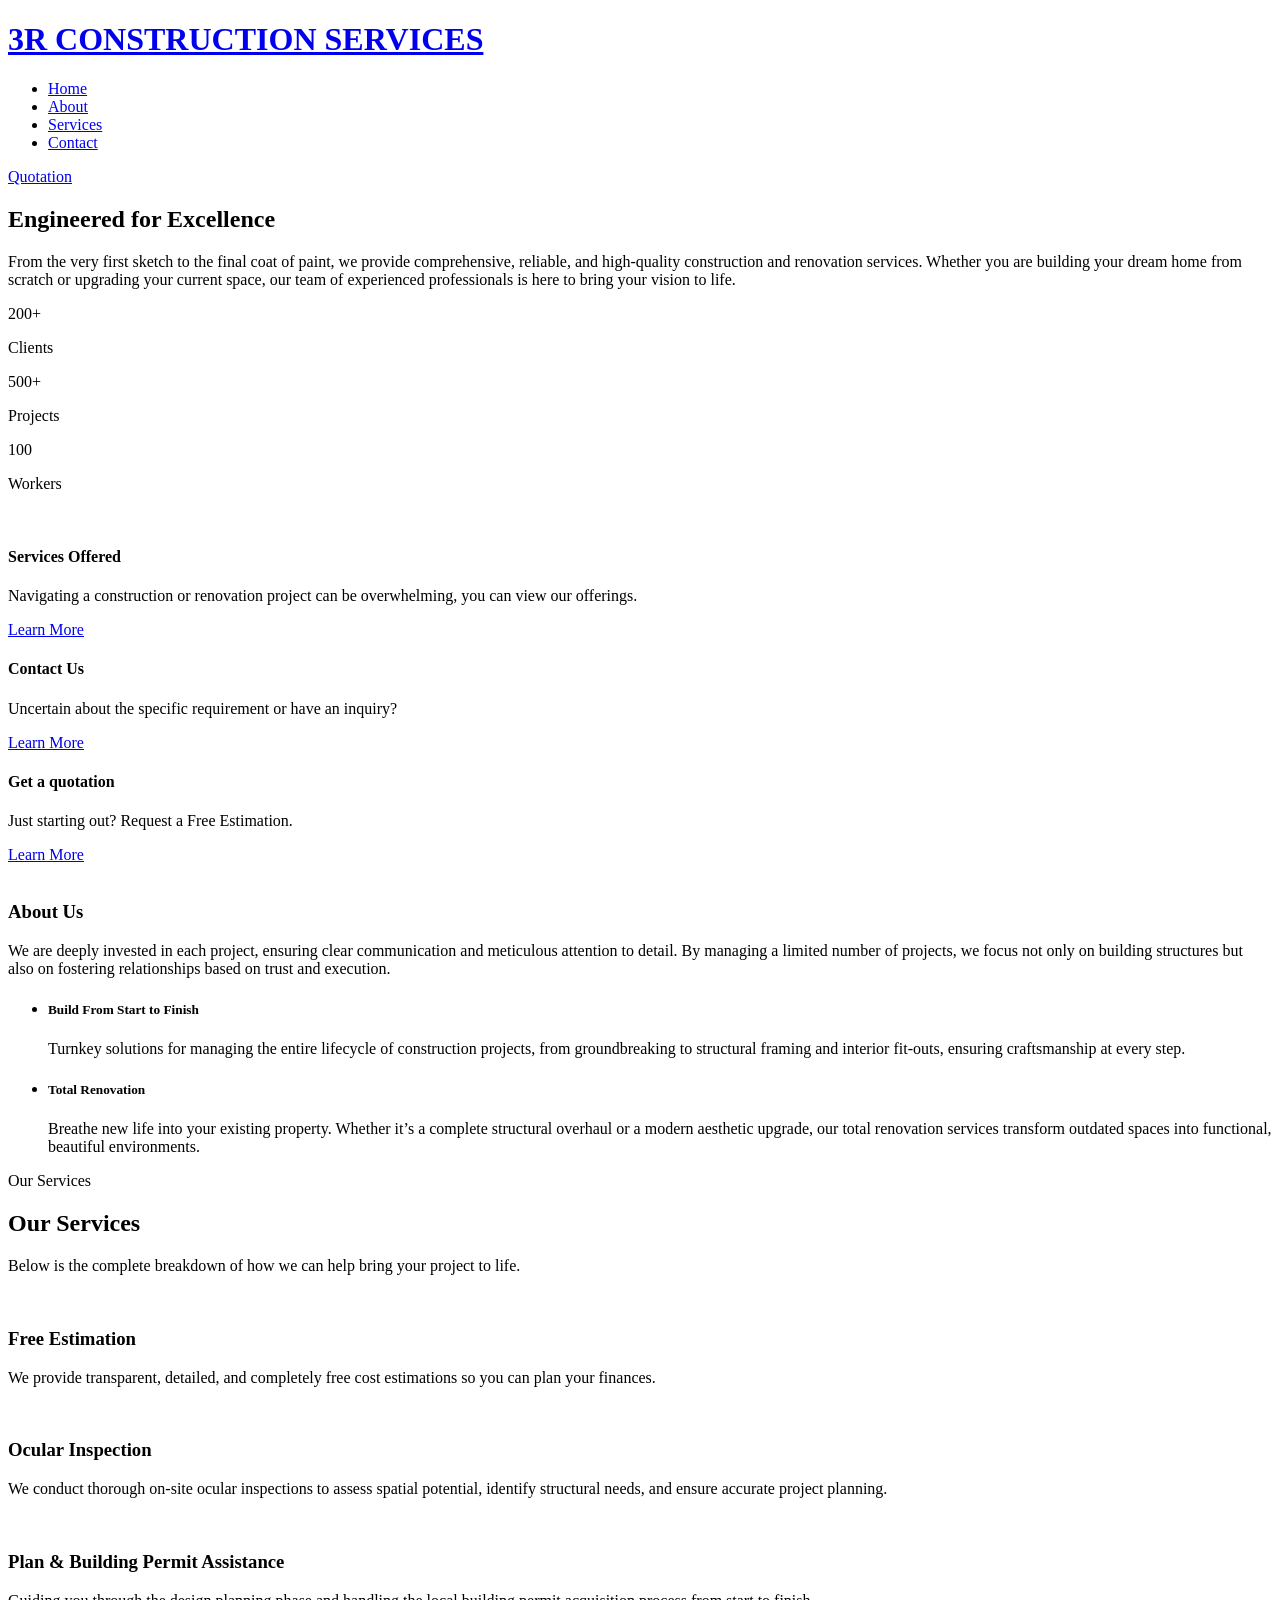
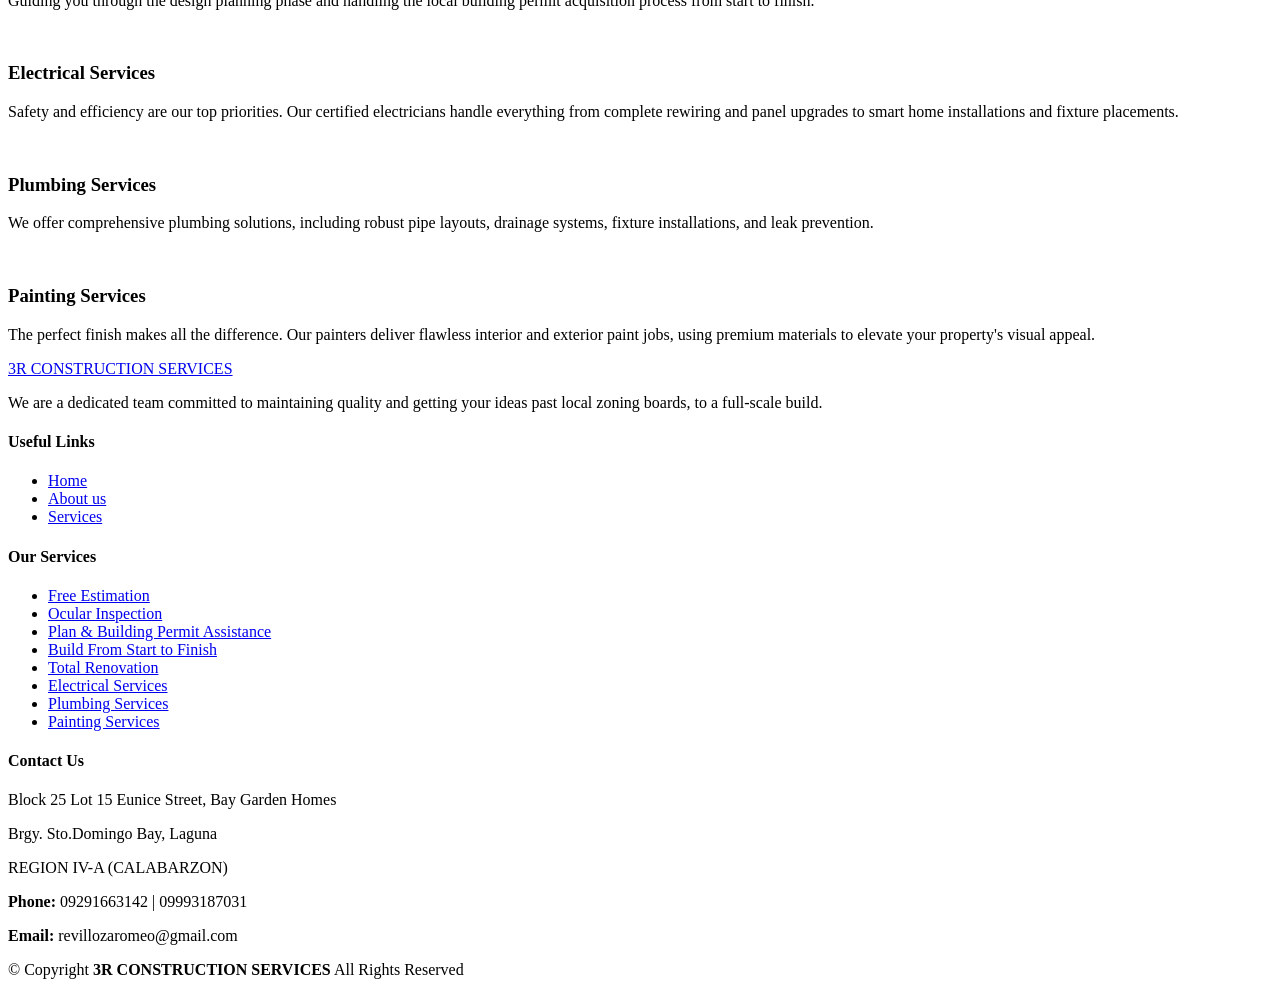
==== index.html @ bb9b29d8 "Add files via upload" ====
<!DOCTYPE html>
<html lang="en">

<head>
  <meta charset="utf-8">
  <meta content="width=device-width, initial-scale=1.0" name="viewport">
  <title>3R CONSTRUCTION SERVICES</title>
  <meta name="description" content="">
  <meta name="keywords" content="">

  <!-- Favicons -->
  <link href="assets/img/3r-icon.jpg" rel="icon">
  <link href="assets/img/apple-touch-icon.png" rel="apple-touch-icon">

  <!-- Fonts -->
  <link href="https://fonts.googleapis.com" rel="preconnect">
  <link href="https://fonts.gstatic.com" rel="preconnect" crossorigin>
  <link href="https://fonts.googleapis.com/css2?family=Roboto:ital,wght@0,100;0,300;0,400;0,500;0,700;0,900;1,100;1,300;1,400;1,500;1,700;1,900&family=Poppins:ital,wght@0,100;0,200;0,300;0,400;0,500;0,600;0,700;0,800;0,900;1,100;1,200;1,300;1,400;1,500;1,600;1,700;1,800;1,900&display=swap" rel="stylesheet">

  <!-- Vendor CSS Files -->
  <link href="assets/vendor/bootstrap/css/bootstrap.min.css" rel="stylesheet">
  <link href="assets/vendor/bootstrap-icons/bootstrap-icons.css" rel="stylesheet">
  <link href="assets/vendor/aos/aos.css" rel="stylesheet">
  <link href="assets/vendor/fontawesome-free/css/all.min.css" rel="stylesheet">
  <link href="assets/vendor/glightbox/css/glightbox.min.css" rel="stylesheet">
  <link href="assets/vendor/swiper/swiper-bundle.min.css" rel="stylesheet">

  <!-- Main CSS File -->
  <link href="assets/css/main.css" rel="stylesheet">


</head>

<body class="index-page">

  <header id="header" class="header d-flex align-items-center fixed-top">
    <div class="container-fluid container-xl position-relative d-flex align-items-center">

      <a href="index.html" class="logo d-flex align-items-center me-auto">
        <!-- Uncomment the line below if you also wish to use an image logo -->
        <!-- <img src="assets/img/logo.png" alt=""> -->
        <h1 class="sitename">3R CONSTRUCTION SERVICES</h1>
      </a>

      <nav id="navmenu" class="navmenu">
        <ul>
          <li><a href="index.html" class="active">Home<br></a></li>
          <li><a href="#about">About</a></li>
          <li><a href="#services">Services</a></li>
          <!-- <li><a href="pricing.html">Pricing</a></li> -->
          <!-- <li class="dropdown"><a href="#"><span>Dropdown</span> <i class="bi bi-chevron-down toggle-dropdown"></i></a>
            <ul>
              <li><a href="#">Dropdown 1</a></li>
              <li class="dropdown"><a href="#"><span>Deep Dropdown</span> <i class="bi bi-chevron-down toggle-dropdown"></i></a>
                <ul>
                  <li><a href="#">Deep Dropdown 1</a></li>
                  <li><a href="#">Deep Dropdown 2</a></li>
                  <li><a href="#">Deep Dropdown 3</a></li>
                  <li><a href="#">Deep Dropdown 4</a></li>
                  <li><a href="#">Deep Dropdown 5</a></li>
                </ul>
              </li>
              <li><a href="#">Dropdown 2</a></li>
              <li><a href="#">Dropdown 3</a></li>
              <li><a href="#">Dropdown 4</a></li>
            </ul>
          </li> -->
          <li><a href="contact.html">Contact</a></li>
        </ul>
        <i class="mobile-nav-toggle d-xl-none bi bi-list"></i>
      </nav>

      <a class="btn-getstarted" href="get-a-quote.html">Quotation</a>

    </div>
  </header>

  <main class="main">

    <!-- Hero Section -->
    <section id="hero" class="hero section dark-background">

      <div class="container">
        <div class="row gy-4 d-flex justify-content-between">
          <div class="col-lg-6 order-2 order-lg-1 d-flex flex-column justify-content-center">
            <h2 data-aos="fade-up">Engineered for Excellence</h2>
            <p data-aos="fade-up" data-aos-delay="100">From the very first sketch to the final coat of paint, we provide comprehensive, reliable, and high-quality construction and renovation services. Whether you are building your dream home from scratch or upgrading your current space, our team of experienced professionals is here to bring your vision to life.</p>

            <div class="row gy-4" data-aos="fade-up" data-aos-delay="300">

              <div class="col-lg-3 col-6">
                <div class="stats-item text-center w-100 h-100">
                  <span>200+</span>
                  <p>Clients</p>
                </div>
              </div><!-- End Stats Item -->

              <div class="col-lg-3 col-6">
                <div class="stats-item text-center w-100 h-100">
                  <span>500+</span>
                  <p>Projects</p>
                </div>
              </div><!-- End Stats Item -->


              <div class="col-lg-3 col-6">
                <div class="stats-item text-center w-100 h-100">
                  <span>100</span>
                  <p>Workers</p>
                </div>
              </div><!-- End Stats Item -->

            </div>

          </div>

          <div class="col-lg-5 order-1 order-lg-2 hero-img" data-aos="zoom-out">
            <img src="assets/img/undraw_buy-house_an72.svg" class="img-fluid mb-3 mb-lg-0" alt="">
          </div>

        </div>
      </div>

    </section><!-- /Hero Section -->

    <!-- Featured Services Section -->
    <section id="featured-services" class="featured-services section">

      <div class="container">

        <div class="row gy-4">

          <div class="col-lg-4 col-md-6 service-item d-flex" data-aos="fade-up" data-aos-delay="100">
            <div class="icon flex-shrink-0"><i class="fa-solid fa-wrench"></i></div>
            <div>
              <h4 class="title">Services Offered</h4>
              <p class="description">Navigating a construction or renovation project can be overwhelming, you can view our offerings.</p>
              <a href="#services" class="readmore stretched-link"><span>Learn More</span><i class="bi bi-arrow-right"></i></a>
            </div>
          </div>
          <!-- End Service Item -->

          <div class="col-lg-4 col-md-6 service-item d-flex" data-aos="fade-up" data-aos-delay="200">
            <div class="icon flex-shrink-0"><i class="fa-solid fa-mobile-screen-button"></i></div>
            <div>
              <h4 class="title">Contact Us</h4>
              <p class="description">Uncertain about the specific requirement or have an inquiry?</p>
              <a href="contact.html" class="readmore stretched-link"><span>Learn More</span><i class="bi bi-arrow-right"></i></a>
            </div>
          </div><!-- End Service Item -->

          <div class="col-lg-4 col-md-6 service-item d-flex" data-aos="fade-up" data-aos-delay="300">
            <div class="icon flex-shrink-0"><i class="fa-solid fa-file-contract"></i></div>
            <div>
              <h4 class="title">Get a quotation</h4>
              <p class="description">Just starting out? Request a Free Estimation.</p>
              <a href="get-a-quote.html" class="readmore stretched-link"><span>Learn More</span><i class="bi bi-arrow-right"></i></a>
            </div>
          </div><!-- End Service Item -->

        </div>

      </div>

    </section><!-- /Featured Services Section -->

    <!-- About Section -->
    <section id="about" class="about section">

      <div class="container">

        <div class="row gy-4">

          <div class="col-lg-6 position-relative align-self-start order-lg-last order-first" data-aos="fade-up" data-aos-delay="200">
            <img src="assets/img/3r-icon.jpg" class="img-fluid" alt="">
          </div>

          <div class="col-lg-6 content order-last  order-lg-first" data-aos="fade-up" data-aos-delay="100">
            <h3>About Us</h3>
            <p>
              We are deeply invested in each project, ensuring clear communication and meticulous attention to detail. By managing a limited number of projects, we focus not only on building structures but also on fostering relationships based on trust and execution.
            </p>
            <ul>
              <li>
                <i class="bi bi-house-door"></i>
                <div>
                  <h5>Build From Start to Finish</h5>
                  <p>Turnkey solutions for managing the entire lifecycle of construction projects, from groundbreaking to structural framing and interior fit-outs, ensuring craftsmanship at every step.</p>
                </div>
              </li>
              <li>
                <i class="bi bi-house-door"></i>
                <div>
                  <h5>Total Renovation</h5>
                  <p>Breathe new life into your existing property. Whether it’s a complete structural overhaul or a modern aesthetic upgrade, our total renovation services transform outdated spaces into functional, beautiful environments.</p>
                </div>
              </li>
            </ul>
          </div>

        </div>

      </div>

    </section><!-- /About Section -->

    <!-- Services Section -->
    <section id="services" class="services section">

      <!-- Section Title -->
      <div class="container section-title" data-aos="fade-up">
        <span>Our Services<br></span>
        <h2>Our Services</h2>
        <p>Below is the complete breakdown of how we can help bring your project to life.</p>
      </div><!-- End Section Title -->

      <div class="container">

        <div class="row gy-4">

          <div class="col-lg-4 col-md-6" data-aos="fade-up" data-aos-delay="100" id="estimation">
            <div class="card">
              <div class="card-img">
                <img src="assets/img/st.jpg" alt="" class="img-fluid">
              </div>
              <h3>Free Estimation</h3>
              <p>We provide transparent, detailed, and completely free cost estimations so you can plan your finances.</p>
            </div>
          </div><!-- End Card Item -->

          <div class="col-lg-4 col-md-6" data-aos="fade-up" data-aos-delay="200">
            <div class="card">
              <div class="card-img">
                <img src="assets/img/ocu.jpg" alt="" class="img-fluid">
              </div>
              <h3>Ocular Inspection</a></h3>
              <p>We conduct thorough on-site ocular inspections to assess spatial potential, identify structural needs, and ensure accurate project planning.</p>
            </div>
          </div><!-- End Card Item -->

          <div class="col-lg-4 col-md-6" data-aos="fade-up" data-aos-delay="300">
            <div class="card">
              <div class="card-img">
                <img src="assets/img/planner.jpg" alt="" class="img-fluid">
              </div>
              <h3>Plan & Building Permit Assistance</a></h3>
              <p>Guiding you through the design planning phase and handling the local building permit acquisition process from start to finish.</p>
            </div>
          </div><!-- End Card Item -->

          <div class="col-lg-4 col-md-6" data-aos="fade-up" data-aos-delay="400">
            <div class="card">
              <div class="card-img">
                <img src="assets/img/elec.jpg" alt="" class="img-fluid">
              </div>
              <h3>Electrical Services</a></h3>
              <p>Safety and efficiency are our top priorities. Our certified electricians handle everything from complete rewiring and panel upgrades to smart home installations and fixture placements.</p>
            </div>
          </div><!-- End Card Item -->

          <div class="col-lg-4 col-md-6" data-aos="fade-up" data-aos-delay="500">
            <div class="card">
              <div class="card-img">
                <img src="assets/img/plumbing.jpg" alt="" class="img-fluid">
              </div>
              <h3>Plumbing Services</h3>
              <p>We offer comprehensive plumbing solutions, including robust pipe layouts, drainage systems, fixture installations, and leak prevention.</p>
            </div>
          </div><!-- End Card Item -->

          <div class="col-lg-4 col-md-6" data-aos="fade-up" data-aos-delay="600">
            <div class="card">
              <div class="card-img">
                <img src="assets/img/paint.jpg" alt="" class="img-fluid">
              </div>
              <h3>Painting Services</h3>
              <p>The perfect finish makes all the difference. Our painters deliver flawless interior and exterior paint jobs, using premium materials to elevate your property's visual appeal.</p>
            </div>
          </div><!-- End Card Item -->

        </div>

      </div>

    </section><!-- /Services Section -->

  </main>

  <footer id="footer" class="footer dark-background">

    <div class="container footer-top">
      <div class="row gy-4">
        <div class="col-lg-5 col-md-12 footer-about">
          <a href="index.html" class="logo d-flex align-items-center">
            <span class="sitename">3R CONSTRUCTION SERVICES</span>
          </a>
          <p>We are a dedicated team committed to maintaining quality and getting your ideas past local zoning boards, to a full-scale build.</p>
          <div class="social-links d-flex mt-4">
            <a href=""><i class="bi bi-facebook"></i></a>
          </div>
        </div>

        <div class="col-lg-2 col-6 footer-links">
          <h4>Useful Links</h4>
          <ul>
            <li><a href="index.html">Home</a></li>
            <li><a href="#about">About us</a></li>
            <li><a href="#services">Services</a></li>
          </ul>
        </div>

        <div class="col-lg-2 col-6 footer-links">
          <h4><a href="#services"></a>Our Services</h4>
          <ul>
            <li><a href="index.html#services">Free Estimation</a></li>
            <li><a href="index.html#services">Ocular Inspection</a></li>
            <li><a href="index.html#services">Plan & Building Permit Assistance</a></li>
            <li><a href="index.html#services">Build From Start to Finish</a></li>
            <li><a href="index.html#services">Total Renovation</a></li>
            <li><a href="index.html#services">Electrical Services</a></li>
            <li><a href="index.html#services">Plumbing Services</a></li>
            <li><a href="index.html#services">Painting Services</a></li>
          </ul>
        </div>

        <div class="col-lg-3 col-md-12 footer-contact text-center text-md-start">
          <h4>Contact Us</h4>
          <p>Block 25 Lot 15 Eunice Street, Bay Garden Homes</p>
          <p>Brgy. Sto.Domingo Bay, Laguna</p>
          <p>REGION IV-A (CALABARZON)</p>
          <p class="mt-4"><strong>Phone:</strong> <span>09291663142 | 09993187031</span></p>
          <p><strong>Email:</strong> <span>revillozaromeo@gmail.com</span></p>
        </div>

      </div>
    </div>

    <div class="container copyright text-center mt-4">
      <p>© <span>Copyright</span> <strong class="px-1 sitename">3R CONSTRUCTION SERVICES</strong> <span>All Rights Reserved</span></p>
    </div>

  </footer>

  <!-- Scroll Top -->
  <a href="#" id="scroll-top" class="scroll-top d-flex align-items-center justify-content-center"><i class="bi bi-arrow-up-short"></i></a>

  <!-- Preloader -->
  <div id="preloader"></div>

  <!-- Vendor JS Files -->
  <script src="assets/vendor/bootstrap/js/bootstrap.bundle.min.js"></script>
  <script src="assets/vendor/aos/aos.js"></script>
  <script src="assets/vendor/purecounter/purecounter_vanilla.js"></script>
  <script src="assets/vendor/glightbox/js/glightbox.min.js"></script>
  <script src="assets/vendor/swiper/swiper-bundle.min.js"></script>

  <!-- Main JS File -->
  <script src="assets/js/main.js"></script>

</body>

</html>
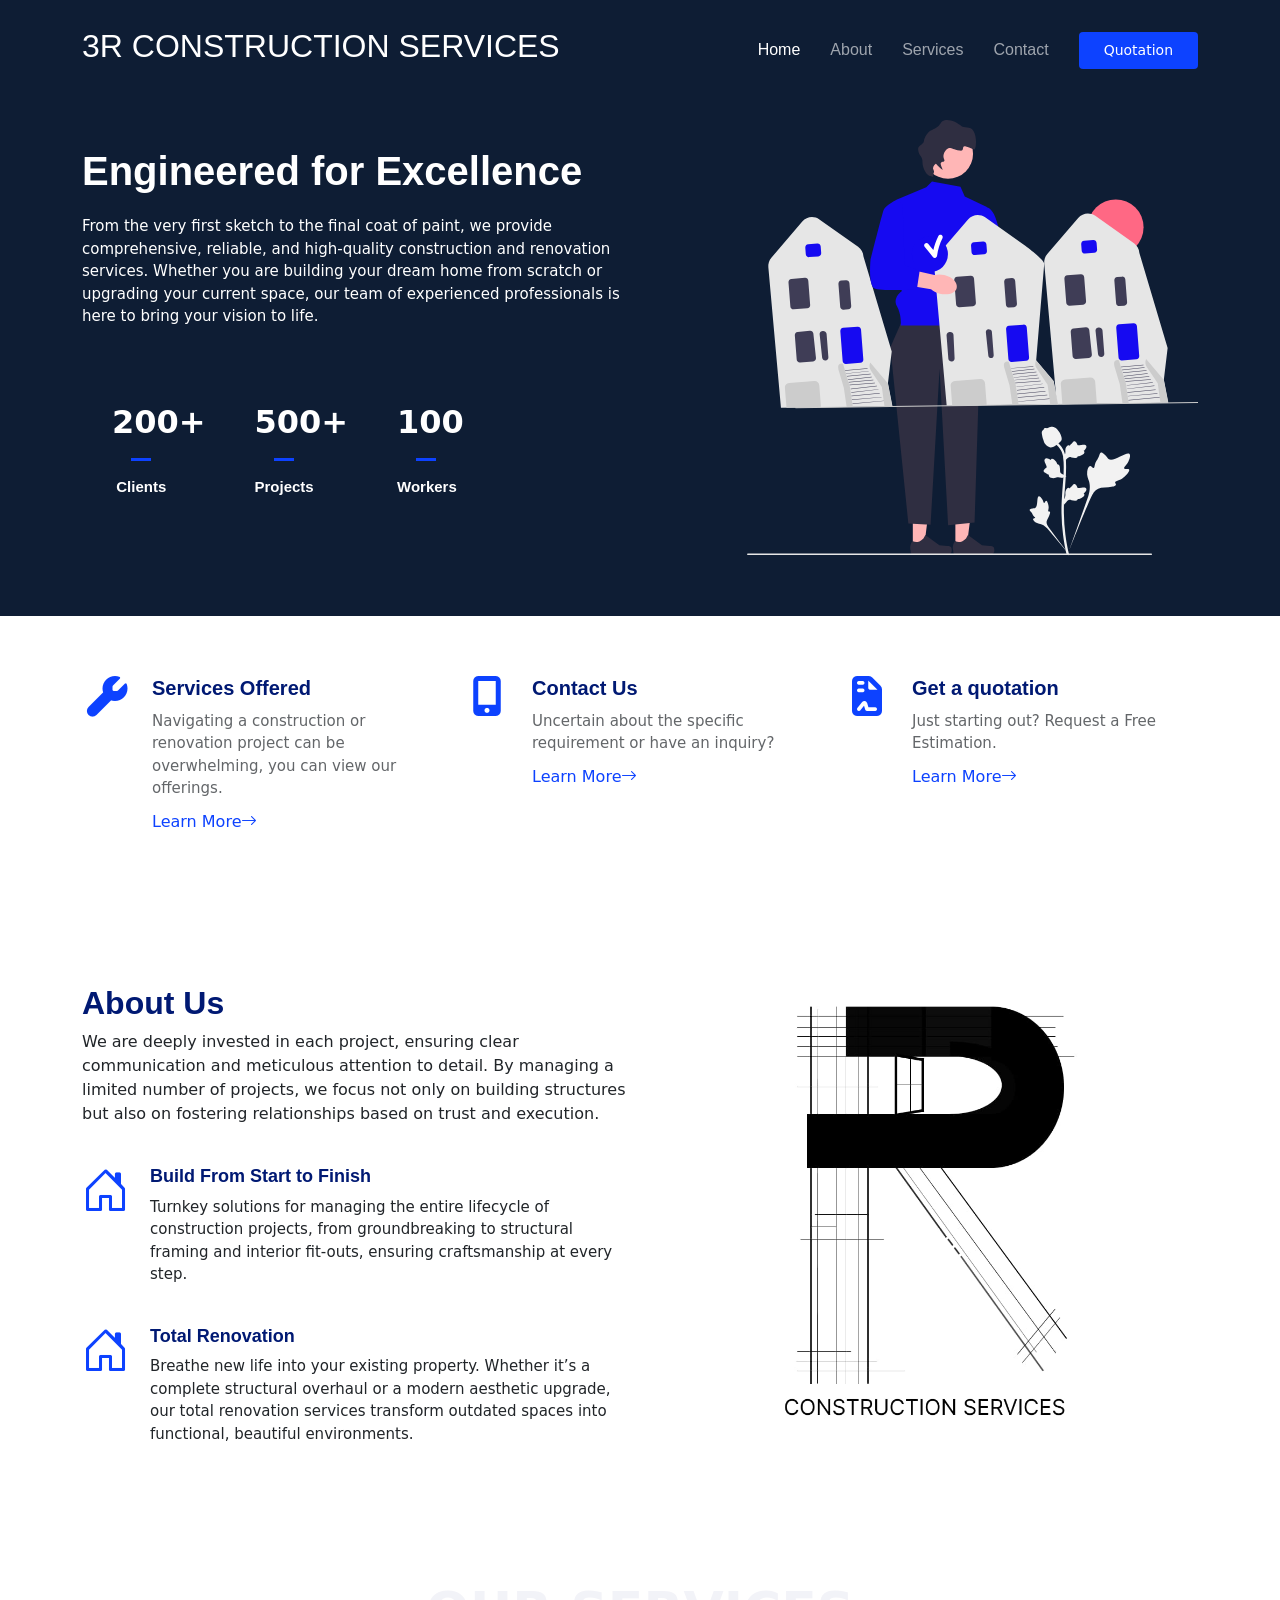
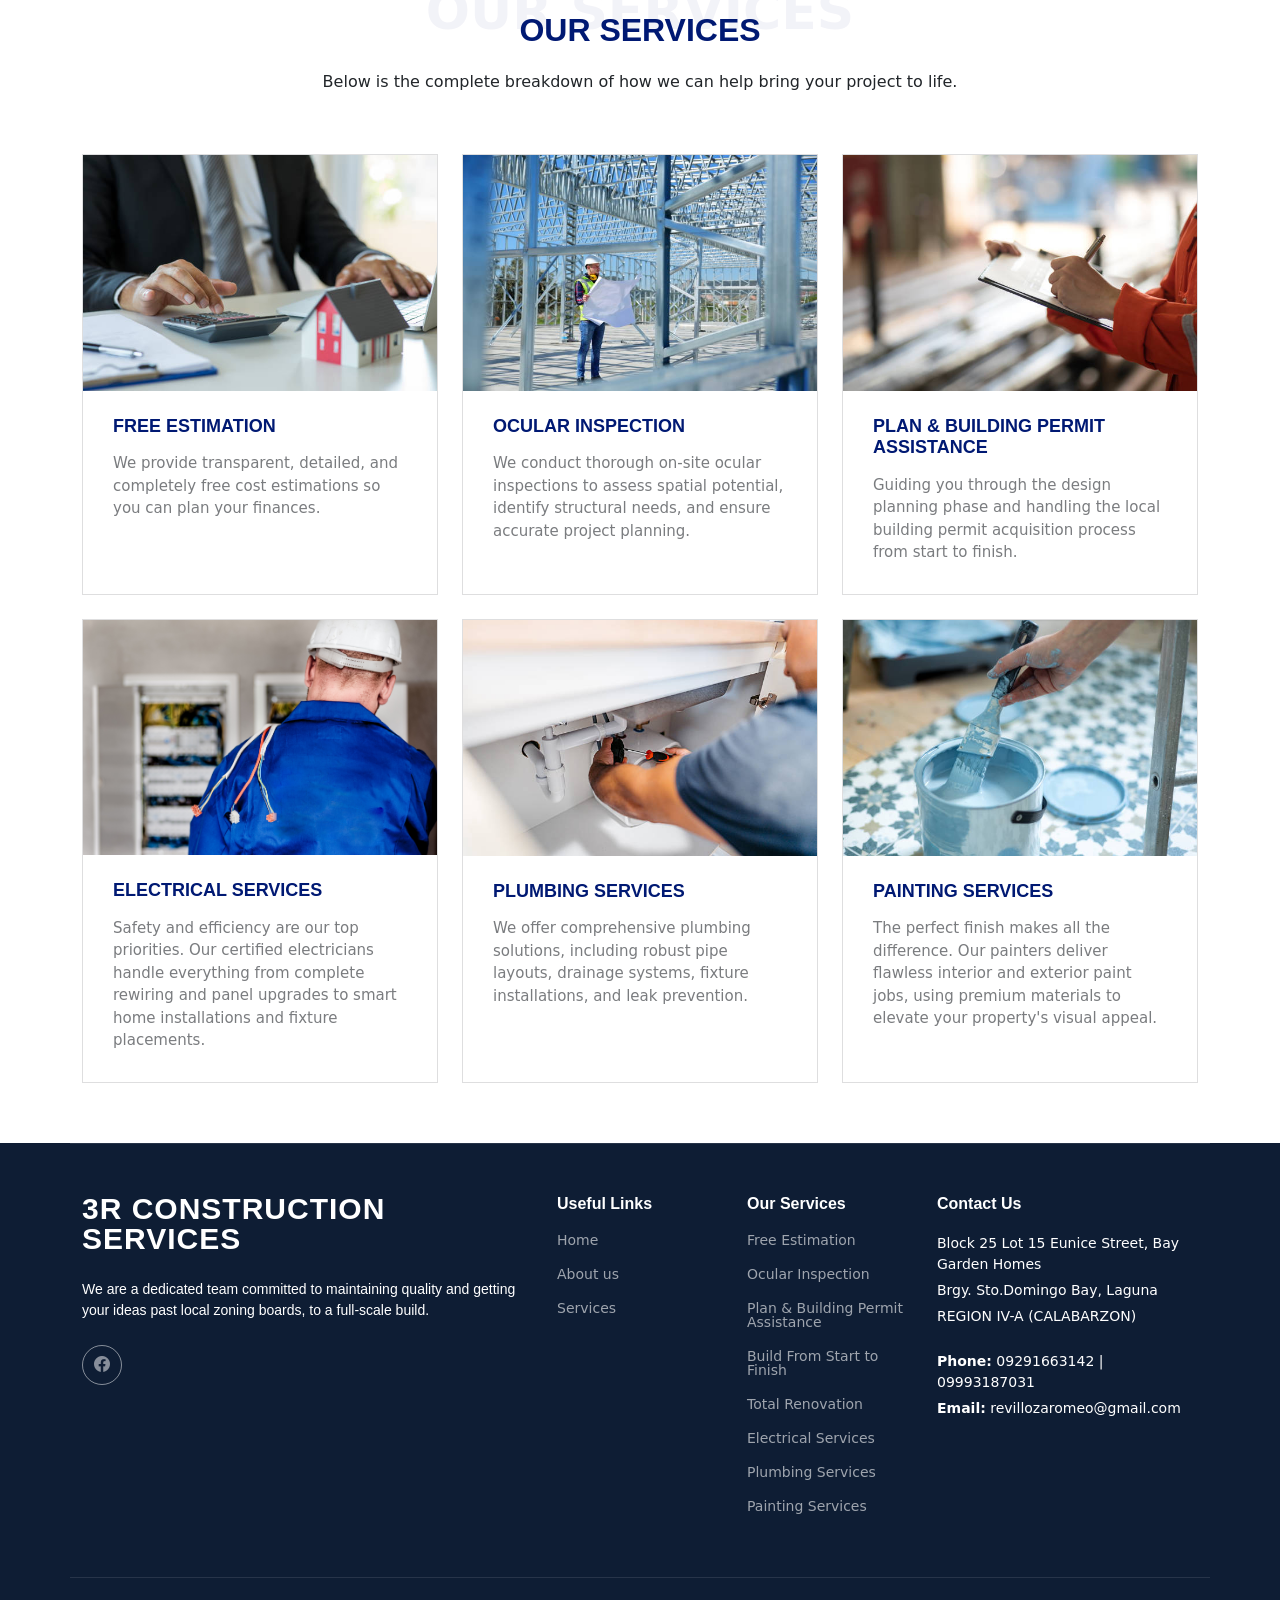
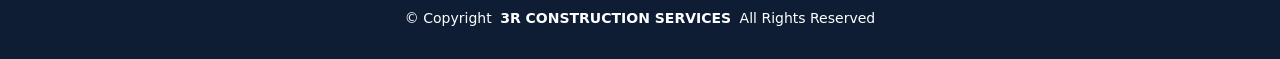
==== commit 6fcb0612: "Update index.html" ====
--- a/index.html
+++ b/index.html
@@ -3,7 +3,7 @@
 
 <head>
   <meta charset="utf-8">
-  <meta content="width=device-width, initial-scale=1.0" name="viewport">
+  <meta name="viewport" content="width=device-width, initial-scale=1.0">
   <title>3R CONSTRUCTION SERVICES</title>
   <meta name="description" content="">
   <meta name="keywords" content="">
@@ -39,7 +39,7 @@
       <a href="index.html" class="logo d-flex align-items-center me-auto">
         <!-- Uncomment the line below if you also wish to use an image logo -->
         <!-- <img src="assets/img/logo.png" alt=""> -->
-        <h1 class="sitename">3R CONSTRUCTION SERVICES</h1>
+        <h2 class="sitename">3R CONSTRUCTION SERVICES</h2>
       </a>
 
       <nav id="navmenu" class="navmenu">
@@ -47,31 +47,11 @@
           <li><a href="index.html" class="active">Home<br></a></li>
           <li><a href="#about">About</a></li>
           <li><a href="#services">Services</a></li>
-          <!-- <li><a href="pricing.html">Pricing</a></li> -->
-          <!-- <li class="dropdown"><a href="#"><span>Dropdown</span> <i class="bi bi-chevron-down toggle-dropdown"></i></a>
-            <ul>
-              <li><a href="#">Dropdown 1</a></li>
-              <li class="dropdown"><a href="#"><span>Deep Dropdown</span> <i class="bi bi-chevron-down toggle-dropdown"></i></a>
-                <ul>
-                  <li><a href="#">Deep Dropdown 1</a></li>
-                  <li><a href="#">Deep Dropdown 2</a></li>
-                  <li><a href="#">Deep Dropdown 3</a></li>
-                  <li><a href="#">Deep Dropdown 4</a></li>
-                  <li><a href="#">Deep Dropdown 5</a></li>
-                </ul>
-              </li>
-              <li><a href="#">Dropdown 2</a></li>
-              <li><a href="#">Dropdown 3</a></li>
-              <li><a href="#">Dropdown 4</a></li>
-            </ul>
-          </li> -->
           <li><a href="contact.html">Contact</a></li>
         </ul>
         <i class="mobile-nav-toggle d-xl-none bi bi-list"></i>
       </nav>
-
       <a class="btn-getstarted" href="get-a-quote.html">Quotation</a>
-
     </div>
   </header>
 
@@ -135,7 +115,7 @@
             <div>
               <h4 class="title">Services Offered</h4>
               <p class="description">Navigating a construction or renovation project can be overwhelming, you can view our offerings.</p>
-              <a href="#services" class="readmore stretched-link"><span>Learn More</span><i class="bi bi-arrow-right"></i></a>
+              <a href="#services" class="pulse-text"><span>Learn More</span><i class="bi bi-arrow-right"></i></a>
             </div>
           </div>
           <!-- End Service Item -->
@@ -145,7 +125,7 @@
             <div>
               <h4 class="title">Contact Us</h4>
               <p class="description">Uncertain about the specific requirement or have an inquiry?</p>
-              <a href="contact.html" class="readmore stretched-link"><span>Learn More</span><i class="bi bi-arrow-right"></i></a>
+              <a href="contact.html" class="pulse-text"><span>Learn More</span><i class="bi bi-arrow-right"></i></a>
             </div>
           </div><!-- End Service Item -->
 
@@ -154,7 +134,7 @@
             <div>
               <h4 class="title">Get a quotation</h4>
               <p class="description">Just starting out? Request a Free Estimation.</p>
-              <a href="get-a-quote.html" class="readmore stretched-link"><span>Learn More</span><i class="bi bi-arrow-right"></i></a>
+              <a href="get-a-quote.html" class="pulse-text"><span>Learn More</span><i class="bi bi-arrow-right"></i></a>
             </div>
           </div><!-- End Service Item -->
 
@@ -359,4 +339,4 @@
 
 </body>
 
-</html>+</html>
--- a/assets/css/main.css
+++ b/assets/css/main.css
@@ -0,0 +1,1999 @@
+
+/*--------------------------------------------------------------
+# Font & Color Variables
+# Help: https://bootstrapmade.com/color-system/
+--------------------------------------------------------------*/
+/* Fonts */
+:root {
+  --default-font: "Roboto",  system-ui, -apple-system, "Segoe UI", Roboto, "Helvetica Neue", Arial, "Noto Sans", "Liberation Sans", sans-serif, "Apple Color Emoji", "Segoe UI Emoji", "Segoe UI Symbol", "Noto Color Emoji";
+  --heading-font: "Poppins",  sans-serif;
+  --nav-font: "Poppins",  sans-serif;
+}
+
+/* Global Colors - The following color variables are used throughout the website. Updating them here will change the color scheme of the entire website */
+:root { 
+  --background-color: #ffffff; /* Background color for the entire website, including individual sections */
+  --default-color: #212529; /* Default color used for the majority of the text content across the entire website */
+  --heading-color: #001973; /* Color for headings, subheadings and title throughout the website */
+  --accent-color: #0d42ff; /* Accent color that represents your brand on the website. It's used for buttons, links, and other elements that need to stand out */
+  --surface-color: #ffffff; /* The surface color is used as a background of boxed elements within sections, such as cards, icon boxes, or other elements that require a visual separation from the global background. */
+  --contrast-color: #ffffff; /* Contrast color for text, ensuring readability against backgrounds of accent, heading, or default colors. */
+}
+
+/* Nav Menu Colors - The following color variables are used specifically for the navigation menu. They are separate from the global colors to allow for more customization options */
+:root {
+  --nav-color: rgba(255, 255, 255, 0.6);  /* The default color of the main navmenu links */
+  --nav-hover-color: #ffffff; /* Applied to main navmenu links when they are hovered over or active */
+  --nav-mobile-background-color: #ffffff; /* Used as the background color for mobile navigation menu */
+  --nav-dropdown-background-color: #ffffff; /* Used as the background color for dropdown items that appear when hovering over primary navigation items */
+  --nav-dropdown-color: #212529; /* Used for navigation links of the dropdown items in the navigation menu. */
+  --nav-dropdown-hover-color: #0d42ff; /* Similar to --nav-hover-color, this color is applied to dropdown navigation links when they are hovered over. */
+}
+
+/* Color Presets - These classes override global colors when applied to any section or element, providing reuse of the sam color scheme. */
+
+.light-background {
+  --background-color: #f7f9fc;
+  --surface-color: #ffffff;
+}
+
+.dark-background {
+  --background-color: #0e1d34;
+  --default-color: #ffffff;
+  --heading-color: #ffffff;
+  --surface-color: #19335c;
+  --contrast-color: #ffffff;
+}
+
+/* Smooth scroll */
+:root {
+  scroll-behavior: smooth;
+}
+
+/*--------------------------------------------------------------
+# General Styling & Shared Classes
+--------------------------------------------------------------*/
+body {
+  color: var(--default-color);
+  background-color: var(--background-color);
+  font-family: var(--default-font);
+}
+
+a {
+  color: var(--accent-color);
+  text-decoration: none;
+  transition: 0.3s;
+}
+
+a:hover {
+  color: color-mix(in srgb, var(--accent-color), transparent 25%);
+  text-decoration: none;
+}
+
+h1,
+h2,
+h3,
+h4,
+h5,
+h6 {
+  color: var(--heading-color);
+  font-family: var(--heading-font);
+}
+
+/* Pulsating Play Button
+------------------------------*/
+.pulsating-play-btn {
+  width: 94px;
+  height: 94px;
+  background: radial-gradient(var(--accent-color) 50%, color-mix(in srgb, var(--accent-color), transparent 75%) 52%);
+  border-radius: 50%;
+  display: block;
+  position: relative;
+  overflow: hidden;
+}
+
+.pulsating-play-btn:before {
+  content: "";
+  position: absolute;
+  width: 120px;
+  height: 120px;
+  animation-delay: 0s;
+  animation: pulsate-play-btn 2s;
+  animation-direction: forwards;
+  animation-iteration-count: infinite;
+  animation-timing-function: steps;
+  opacity: 1;
+  border-radius: 50%;
+  border: 5px solid color-mix(in srgb, var(--accent-color), transparent 30%);
+  top: -15%;
+  left: -15%;
+  background: rgba(198, 16, 0, 0);
+}
+
+.pulsating-play-btn:after {
+  content: "";
+  position: absolute;
+  left: 50%;
+  top: 50%;
+  transform: translateX(-40%) translateY(-50%);
+  width: 0;
+  height: 0;
+  border-top: 10px solid transparent;
+  border-bottom: 10px solid transparent;
+  border-left: 15px solid #fff;
+  z-index: 100;
+  transition: all 400ms cubic-bezier(0.55, 0.055, 0.675, 0.19);
+}
+
+.pulsating-play-btn:hover:before {
+  content: "";
+  position: absolute;
+  left: 50%;
+  top: 50%;
+  transform: translateX(-40%) translateY(-50%);
+  width: 0;
+  height: 0;
+  border: none;
+  border-top: 10px solid transparent;
+  border-bottom: 10px solid transparent;
+  border-left: 15px solid #fff;
+  z-index: 200;
+  animation: none;
+  border-radius: 0;
+}
+
+.pulsating-play-btn:hover:after {
+  border-left: 15px solid var(--accent-color);
+  transform: scale(20);
+}
+
+@keyframes pulsate-play-btn {
+  0% {
+    transform: scale(0.6, 0.6);
+    opacity: 1;
+  }
+
+  100% {
+    transform: scale(1, 1);
+    opacity: 0;
+  }
+}
+
+/* PHP Email Form Messages
+------------------------------*/
+.php-email-form .error-message {
+  display: none;
+  background: #df1529;
+  color: #ffffff;
+  text-align: left;
+  padding: 15px;
+  margin-bottom: 24px;
+  font-weight: 600;
+}
+
+.php-email-form .sent-message {
+  display: none;
+  color: #ffffff;
+  background: #059652;
+  text-align: center;
+  padding: 15px;
+  margin-bottom: 24px;
+  font-weight: 600;
+}
+
+.php-email-form .loading {
+  display: none;
+  background: var(--surface-color);
+  text-align: center;
+  padding: 15px;
+  margin-bottom: 24px;
+}
+
+.php-email-form .loading:before {
+  content: "";
+  display: inline-block;
+  border-radius: 50%;
+  width: 24px;
+  height: 24px;
+  margin: 0 10px -6px 0;
+  border: 3px solid var(--accent-color);
+  border-top-color: var(--surface-color);
+  animation: php-email-form-loading 1s linear infinite;
+}
+
+@keyframes php-email-form-loading {
+  0% {
+    transform: rotate(0deg);
+  }
+
+  100% {
+    transform: rotate(360deg);
+  }
+}
+
+/*--------------------------------------------------------------
+# Global Header
+--------------------------------------------------------------*/
+.header {
+  --background-color: rgba(255, 255, 255, 0);
+  --heading-color: #ffffff;
+  color: var(--default-color);
+  background-color: var(--background-color);
+  padding: 20px 0;
+  transition: all 0.5s;
+  z-index: 997;
+}
+
+.header .logo {
+  line-height: 1;
+}
+
+.header .logo img {
+  max-height: 36px;
+  margin-right: 8px;
+}
+
+.header .logo h1 {
+  font-size: 30px;
+  margin: 0;
+  font-weight: 700;
+  color: var(--heading-color);
+}
+
+.header .btn-getstarted,
+.header .btn-getstarted:focus {
+  color: var(--contrast-color);
+  background: var(--accent-color);
+  font-size: 14px;
+  padding: 8px 25px;
+  margin: 0 0 0 30px;
+  border-radius: 4px;
+  transition: 0.3s;
+}
+
+.header .btn-getstarted:hover,
+.header .btn-getstarted:focus:hover {
+  color: var(--contrast-color);
+  background: color-mix(in srgb, var(--accent-color), transparent 15%);
+}
+
+@media (max-width: 1200px) {
+  .header .logo {
+    order: 1;
+  }
+
+  .header .btn-getstarted {
+    order: 2;
+    margin: 0 15px 0 0;
+    padding: 6px 15px;
+  }
+
+  .header .navmenu {
+    order: 3;
+  }
+}
+
+.scrolled .header {
+  padding: 10px 0;
+  box-shadow: 0px 0 18px rgba(0, 0, 0, 0.1);
+}
+
+/* Global Header on Scroll
+------------------------------*/
+.scrolled .header {
+  --background-color: rgba(14, 29, 52, 0.9);
+}
+
+/*--------------------------------------------------------------
+# Navigation Menu
+--------------------------------------------------------------*/
+/* Navmenu - Desktop */
+@media (min-width: 1200px) {
+  .navmenu {
+    padding: 0;
+  }
+
+  .navmenu ul {
+    margin: 0;
+    padding: 0;
+    display: flex;
+    list-style: none;
+    align-items: center;
+  }
+
+  .navmenu li {
+    position: relative;
+  }
+
+  .navmenu a,
+  .navmenu a:focus {
+    color: var(--nav-color);
+    padding: 18px 15px;
+    font-size: 16px;
+    font-family: var(--nav-font);
+    font-weight: 400;
+    display: flex;
+    align-items: center;
+    justify-content: space-between;
+    white-space: nowrap;
+    transition: 0.3s;
+  }
+
+  .navmenu a i,
+  .navmenu a:focus i {
+    font-size: 12px;
+    line-height: 0;
+    margin-left: 5px;
+    transition: 0.3s;
+  }
+
+  .navmenu li:last-child a {
+    padding-right: 0;
+  }
+
+  .navmenu li:hover>a,
+  .navmenu .active,
+  .navmenu .active:focus {
+    color: var(--nav-hover-color);
+  }
+
+  .navmenu .dropdown ul {
+    margin: 0;
+    padding: 10px 0;
+    background: var(--nav-dropdown-background-color);
+    display: block;
+    position: absolute;
+    visibility: hidden;
+    left: 14px;
+    top: 130%;
+    opacity: 0;
+    transition: 0.3s;
+    border-radius: 4px;
+    z-index: 99;
+    box-shadow: 0px 0px 30px rgba(0, 0, 0, 0.1);
+  }
+
+  .navmenu .dropdown ul li {
+    min-width: 200px;
+  }
+
+  .navmenu .dropdown ul a {
+    padding: 10px 20px;
+    font-size: 15px;
+    text-transform: none;
+    color: var(--nav-dropdown-color);
+  }
+
+  .navmenu .dropdown ul a i {
+    font-size: 12px;
+  }
+
+  .navmenu .dropdown ul a:hover,
+  .navmenu .dropdown ul .active:hover,
+  .navmenu .dropdown ul li:hover>a {
+    color: var(--nav-dropdown-hover-color);
+  }
+
+  .navmenu .dropdown:hover>ul {
+    opacity: 1;
+    top: 100%;
+    visibility: visible;
+  }
+
+  .navmenu .dropdown .dropdown ul {
+    top: 0;
+    left: -90%;
+    visibility: hidden;
+  }
+
+  .navmenu .dropdown .dropdown:hover>ul {
+    opacity: 1;
+    top: 0;
+    left: -100%;
+    visibility: visible;
+  }
+}
+
+/* Navmenu - Mobile */
+@media (max-width: 1199px) {
+  .mobile-nav-toggle {
+    color: var(--nav-color);
+    font-size: 28px;
+    line-height: 0;
+    margin-right: 10px;
+    cursor: pointer;
+    transition: color 0.3s;
+  }
+
+  .navmenu {
+    padding: 0;
+    z-index: 9997;
+  }
+
+  .navmenu ul {
+    display: none;
+    list-style: none;
+    position: absolute;
+    inset: 60px 20px 20px 20px;
+    padding: 10px 0;
+    margin: 0;
+    border-radius: 6px;
+    background-color: var(--nav-mobile-background-color);
+    overflow-y: auto;
+    transition: 0.3s;
+    z-index: 9998;
+    box-shadow: 0px 0px 30px rgba(0, 0, 0, 0.1);
+  }
+
+  .navmenu a,
+  .navmenu a:focus {
+    color: var(--nav-dropdown-color);
+    padding: 10px 20px;
+    font-family: var(--nav-font);
+    font-size: 17px;
+    font-weight: 500;
+    display: flex;
+    align-items: center;
+    justify-content: space-between;
+    white-space: nowrap;
+    transition: 0.3s;
+  }
+
+  .navmenu a i,
+  .navmenu a:focus i {
+    font-size: 12px;
+    line-height: 0;
+    margin-left: 5px;
+    width: 30px;
+    height: 30px;
+    display: flex;
+    align-items: center;
+    justify-content: center;
+    border-radius: 50%;
+    transition: 0.3s;
+    background-color: color-mix(in srgb, var(--accent-color), transparent 90%);
+  }
+
+  .navmenu a i:hover,
+  .navmenu a:focus i:hover {
+    background-color: var(--accent-color);
+    color: var(--contrast-color);
+  }
+
+  .navmenu a:hover,
+  .navmenu .active,
+  .navmenu .active:focus {
+    color: var(--nav-dropdown-hover-color);
+  }
+
+  .navmenu .active i,
+  .navmenu .active:focus i {
+    background-color: var(--accent-color);
+    color: var(--contrast-color);
+    transform: rotate(180deg);
+  }
+
+  .navmenu .dropdown ul {
+    position: static;
+    display: none;
+    z-index: 99;
+    padding: 10px 0;
+    margin: 10px 20px;
+    background-color: var(--nav-dropdown-background-color);
+    border: 1px solid color-mix(in srgb, var(--default-color), transparent 90%);
+    box-shadow: none;
+    transition: all 0.5s ease-in-out;
+  }
+
+  .navmenu .dropdown ul ul {
+    background-color: rgba(33, 37, 41, 0.1);
+  }
+
+  .navmenu .dropdown>.dropdown-active {
+    display: block;
+    background-color: rgba(33, 37, 41, 0.03);
+  }
+
+  .mobile-nav-active {
+    overflow: hidden;
+  }
+
+  .mobile-nav-active .mobile-nav-toggle {
+    color: #fff;
+    position: absolute;
+    font-size: 32px;
+    top: 15px;
+    right: 15px;
+    margin-right: 0;
+    z-index: 9999;
+  }
+
+  .mobile-nav-active .navmenu {
+    position: fixed;
+    overflow: hidden;
+    inset: 0;
+    background: rgba(33, 37, 41, 0.8);
+    transition: 0.3s;
+  }
+
+  .mobile-nav-active .navmenu>ul {
+    display: block;
+  }
+}
+
+/*--------------------------------------------------------------
+# Global Footer
+--------------------------------------------------------------*/
+.footer {
+  color: var(--default-color);
+  background-color: var(--background-color);
+  font-size: 14px;
+  position: relative;
+}
+
+.footer .footer-top {
+  padding-top: 50px;
+  border-top: 1px solid color-mix(in srgb, var(--default-color), transparent 90%);
+}
+
+.footer .footer-about .logo {
+  line-height: 1;
+  margin-bottom: 25px;
+}
+
+.footer .footer-about .logo img {
+  max-height: 40px;
+  margin-right: 6px;
+}
+
+.footer .footer-about .logo span {
+  color: var(--heading-color);
+  font-size: 30px;
+  font-weight: 700;
+  letter-spacing: 1px;
+  font-family: var(--heading-font);
+}
+
+.footer .footer-about p {
+  font-size: 14px;
+  font-family: var(--heading-font);
+}
+
+.footer .social-links a {
+  display: flex;
+  align-items: center;
+  justify-content: center;
+  width: 40px;
+  height: 40px;
+  border-radius: 50%;
+  border: 1px solid color-mix(in srgb, var(--default-color), transparent 50%);
+  font-size: 16px;
+  color: color-mix(in srgb, var(--default-color), transparent 50%);
+  margin-right: 10px;
+  transition: 0.3s;
+}
+
+.footer .social-links a:hover {
+  color: var(--default-color);
+  border-color: var(--default-color);
+}
+
+.footer h4 {
+  font-size: 16px;
+  font-weight: bold;
+  position: relative;
+  padding-bottom: 12px;
+}
+
+.footer .footer-links {
+  margin-bottom: 30px;
+}
+
+.footer .footer-links ul {
+  list-style: none;
+  padding: 0;
+  margin: 0;
+}
+
+.footer .footer-links ul i {
+  padding-right: 2px;
+  font-size: 12px;
+  line-height: 0;
+}
+
+.footer .footer-links ul li {
+  padding: 10px 0;
+  display: flex;
+  align-items: center;
+}
+
+.footer .footer-links ul li:first-child {
+  padding-top: 0;
+}
+
+.footer .footer-links ul a {
+  color: color-mix(in srgb, var(--default-color), transparent 40%);
+  display: inline-block;
+  line-height: 1;
+}
+
+.footer .footer-links ul a:hover {
+  color: var(--default-color);
+}
+
+.footer .footer-contact p {
+  margin-bottom: 5px;
+}
+
+.footer .copyright {
+  padding-top: 30px;
+  padding-bottom: 30px;
+  border-top: 1px solid color-mix(in srgb, var(--heading-color), transparent 90%);
+}
+
+.footer .copyright p {
+  margin-bottom: 0;
+}
+
+.footer .credits {
+  margin-top: 4px;
+  font-size: 13px;
+}
+
+.footer .credits a {
+  color: var(--default-color);
+}
+
+/*--------------------------------------------------------------
+# Preloader
+--------------------------------------------------------------*/
+#preloader {
+  position: fixed;
+  inset: 0;
+  z-index: 9999;
+  overflow: hidden;
+  background-color: var(--background-color);
+  transition: all 0.6s ease-out;
+  width: 100%;
+  height: 100vh;
+}
+
+#preloader:before,
+#preloader:after {
+  content: "";
+  position: absolute;
+  border: 4px solid var(--accent-color);
+  border-radius: 50%;
+  animation: animate-preloader 2s cubic-bezier(0, 0.2, 0.8, 1) infinite;
+}
+
+#preloader:after {
+  animation-delay: -0.5s;
+}
+
+@keyframes animate-preloader {
+  0% {
+    width: 10px;
+    height: 10px;
+    top: calc(50% - 5px);
+    left: calc(50% - 5px);
+    opacity: 1;
+  }
+
+  100% {
+    width: 72px;
+    height: 72px;
+    top: calc(50% - 36px);
+    left: calc(50% - 36px);
+    opacity: 0;
+  }
+}
+
+/*--------------------------------------------------------------
+# Scroll Top Button
+--------------------------------------------------------------*/
+.scroll-top {
+  position: fixed;
+  visibility: hidden;
+  opacity: 0;
+  right: 15px;
+  bottom: 15px;
+  z-index: 99999;
+  background-color: var(--accent-color);
+  width: 40px;
+  height: 40px;
+  border-radius: 4px;
+  transition: all 0.4s;
+}
+
+.scroll-top i {
+  font-size: 24px;
+  color: var(--contrast-color);
+  line-height: 0;
+}
+
+.scroll-top:hover {
+  background-color: color-mix(in srgb, var(--accent-color), transparent 20%);
+  color: var(--contrast-color);
+}
+
+.scroll-top.active {
+  visibility: visible;
+  opacity: 1;
+}
+
+/*--------------------------------------------------------------
+# Disable aos animation delay on mobile devices
+--------------------------------------------------------------*/
+@media screen and (max-width: 768px) {
+  [data-aos-delay] {
+    transition-delay: 0 !important;
+  }
+}
+
+/*--------------------------------------------------------------
+# Global Page Titles & Breadcrumbs
+--------------------------------------------------------------*/
+.page-title {
+  color: var(--default-color);
+  background-color: var(--background-color);
+  background-size: cover;
+  background-position: center;
+  background-repeat: no-repeat;
+  padding: 160px 0 80px 0;
+  text-align: center;
+  position: relative;
+}
+
+.page-title:before {
+  content: "";
+  background-color: color-mix(in srgb, var(--background-color), transparent 30%);
+  position: absolute;
+  inset: 0;
+}
+
+.page-title h1 {
+  font-size: 42px;
+  font-weight: 700;
+  margin-bottom: 10px;
+}
+
+.page-title .breadcrumbs ol {
+  display: flex;
+  flex-wrap: wrap;
+  list-style: none;
+  justify-content: center;
+  padding: 0;
+  margin: 0;
+  font-size: 16px;
+  font-weight: 400;
+}
+
+.page-title .breadcrumbs ol a {
+  color: color-mix(in srgb, var(--default-color), transparent 50%);
+}
+
+.page-title .breadcrumbs ol a:hover {
+  color: var(--contrast-color);
+}
+
+.page-title .breadcrumbs ol li+li {
+  padding-left: 10px;
+}
+
+.page-title .breadcrumbs ol li+li::before {
+  content: "/";
+  display: inline-block;
+  padding-right: 10px;
+  color: color-mix(in srgb, var(--default-color), transparent 50%);
+}
+
+/*--------------------------------------------------------------
+# Global Sections
+--------------------------------------------------------------*/
+section,
+.section {
+  color: var(--default-color);
+  background-color: var(--background-color);
+  padding: 60px 0;
+  scroll-margin-top: 100px;
+  overflow: clip;
+}
+
+@media (max-width: 1199px) {
+
+  section,
+  .section {
+    scroll-margin-top: 66px;
+  }
+}
+
+/*--------------------------------------------------------------
+# Global Section Titles
+--------------------------------------------------------------*/
+.section-title {
+  text-align: center;
+  padding: 30px 0;
+  margin-bottom: 30px;
+  position: relative;
+}
+
+.section-title h2 {
+  font-size: 32px;
+  font-weight: 700;
+  text-transform: uppercase;
+  margin-bottom: 20px;
+  padding-bottom: 0;
+  position: relative;
+  z-index: 2;
+}
+
+.section-title span {
+  position: absolute;
+  top: 4px;
+  color: color-mix(in srgb, var(--heading-color), transparent 95%);
+  left: 0;
+  right: 0;
+  z-index: 1;
+  font-weight: 700;
+  font-size: 52px;
+  text-transform: uppercase;
+  line-height: 1;
+}
+
+.section-title p {
+  margin-bottom: 0;
+  position: relative;
+  z-index: 2;
+}
+
+@media (max-width: 575px) {
+  .section-title h2 {
+    font-size: 28px;
+    margin-bottom: 15px;
+  }
+
+  .section-title span {
+    font-size: 38px;
+  }
+}
+
+/*--------------------------------------------------------------
+# Hero Section
+--------------------------------------------------------------*/
+.hero {
+  width: 100%;
+  min-height: 50vh;
+  position: relative;
+  padding: 120px 0 60px 0;
+}
+
+.hero .hero-bg {
+  position: absolute;
+  inset: 0;
+  display: block;
+  width: 100%;
+  height: 100%;
+  object-fit: cover;
+  z-index: 1;
+}
+
+.hero .container {
+  position: relative;
+  z-index: 3;
+}
+
+.hero h2 {
+  margin-bottom: 20px;
+  padding: 0;
+  font-size: 40px;
+  font-weight: 700;
+}
+
+@media (max-width: 575px) {
+  .hero h2 {
+    font-size: 30px;
+  }
+}
+
+.hero p {
+  font-size: 15px;
+  font-weight: 400;
+  margin-bottom: 40px;
+}
+
+.hero form {
+  background: color-mix(in srgb, var(--default-color) 5%, white 90%);
+  padding: 10px;
+  border-radius: 10px;
+}
+
+.hero form .form-control {
+  padding-top: 18px;
+  padding-bottom: 18px;
+  padding-left: 20px;
+  padding-right: 20px;
+  border: none;
+  margin-right: 10px;
+  border: none !important;
+  background: none !important;
+}
+
+.hero form .form-control:hover,
+.hero form .form-control:focus {
+  outline: none;
+  box-shadow: none;
+}
+
+.hero form .btn-primary {
+  color: var(--contrast-color);
+  background-color: var(--accent-color);
+  flex-shrink: 0;
+  padding: 0 25px;
+}
+
+.hero form .btn-primary:hover {
+  background-color: color-mix(in srgb, var(--accent-color), transparent 15%);
+}
+
+.hero .stats-item {
+  padding: 30px;
+  width: 100%;
+}
+
+.hero .stats-item span {
+  font-size: 32px;
+  display: block;
+  font-weight: 700;
+  margin-bottom: 15px;
+  padding-bottom: 15px;
+  position: relative;
+}
+
+.hero .stats-item span:after {
+  content: "";
+  position: absolute;
+  display: block;
+  width: 20px;
+  height: 3px;
+  background: var(--accent-color);
+  left: 0;
+  right: 0;
+  bottom: 0;
+  margin: auto;
+}
+
+.hero .stats-item p {
+  padding: 0;
+  margin: 0;
+  font-family: var(--heading-font);
+  font-size: 15px;
+  font-weight: 600;
+}
+
+/*--------------------------------------------------------------
+# Featured Services Section
+--------------------------------------------------------------*/
+.featured-services .service-item {
+  position: relative;
+  height: 100%;
+  margin-bottom: 30px;
+}
+
+.featured-services .service-item .icon {
+  margin-right: 20px;
+}
+
+.featured-services .service-item .icon i {
+  color: var(--accent-color);
+  font-size: 40px;
+  transition: 0.3s;
+}
+
+.featured-services .service-item:hover .icon i {
+  color: var(--accent-color);
+}
+
+.featured-services .service-item .title {
+  color: var(--heading-color);
+  font-weight: 700;
+  margin-bottom: 10px;
+  font-size: 20px;
+  transition: 0.3s;
+}
+
+.featured-services .service-item .description {
+  font-size: 15px;
+  color: color-mix(in srgb, var(--default-color), transparent 30%);
+  margin-bottom: 10px;
+}
+
+.featured-services .service-item .readmore {
+  display: flex;
+  align-items: center;
+  color: color-mix(in srgb, var(--default-color), transparent 30%);
+  transition: 0.3s;
+  font-weight: 700;
+  font-size: 14px;
+}
+
+.featured-services .service-item .readmore i {
+  margin-left: 8px;
+}
+
+.featured-services .service-item:hover .title,
+.featured-services .service-item:hover .readmore,
+.featured-services .service-item:hover .icon i {
+  color: var(--accent-color);
+}
+
+/*--------------------------------------------------------------
+# About Section
+--------------------------------------------------------------*/
+.about .content h3 {
+  font-size: 2rem;
+  font-weight: 700;
+}
+
+.about .content ul {
+  list-style: none;
+  padding: 0;
+}
+
+.about .content ul li {
+  display: flex;
+  align-items: flex-start;
+  margin-top: 40px;
+}
+
+.about .content ul i {
+  flex-shrink: 0;
+  font-size: 48px;
+  color: var(--accent-color);
+  margin-right: 20px;
+  line-height: 0;
+}
+
+.about .content ul h5 {
+  font-size: 18px;
+  font-weight: 700;
+}
+
+.about .content ul p {
+  font-size: 15px;
+}
+
+.about .content p:last-child {
+  margin-bottom: 0;
+}
+
+.about .pulsating-play-btn {
+  position: absolute;
+  left: calc(50% - 47px);
+  top: calc(50% - 47px);
+}
+
+/*--------------------------------------------------------------
+# Services Section
+--------------------------------------------------------------*/
+.services .card {
+  background-color: var(--surface-color);
+  color: var(--default-color);
+  border: 1px solid color-mix(in srgb, var(--default-color), transparent 85%);
+  position: relative;
+  border-radius: 0;
+  height: 100%;
+}
+
+.services .card .card-img {
+  overflow: hidden;
+  margin-bottom: 15px;
+  border-radius: 0;
+}
+
+.services .card .card-img img {
+  transition: 0.3s ease-in-out;
+}
+
+.services .card h3 {
+  font-weight: 700;
+  font-size: 18px;
+  margin-bottom: 5px;
+  padding: 10px 30px;
+  text-transform: uppercase;
+}
+
+.services .card a {
+  color: var(--heading-color);
+  transition: 0.3;
+}
+
+.services .card a:hover {
+  color: var(--accent-color);
+}
+
+.services .card p {
+  padding: 0 30px;
+  margin-bottom: 30px;
+  color: color-mix(in srgb, var(--default-color), transparent 40%);
+  font-size: 15px;
+}
+
+.services .card:hover .card-img img {
+  transform: scale(1.1);
+}
+
+/*--------------------------------------------------------------
+# Call To Action Section
+--------------------------------------------------------------*/
+.call-to-action {
+  padding: 80px 0;
+  position: relative;
+  clip-path: inset(0);
+}
+
+.call-to-action img {
+  position: fixed;
+  top: 0;
+  left: 0;
+  display: block;
+  width: 100%;
+  height: 100%;
+  object-fit: cover;
+  z-index: 1;
+}
+
+.call-to-action:before {
+  content: "";
+  background: color-mix(in srgb, var(--background-color), transparent 20%);
+  position: absolute;
+  inset: 0;
+  z-index: 2;
+}
+
+.call-to-action .container {
+  position: relative;
+  z-index: 3;
+}
+
+.call-to-action h3 {
+  font-size: 28px;
+  font-weight: 700;
+  color: var(--default-color);
+}
+
+.call-to-action p {
+  color: var(--default-color);
+}
+
+.call-to-action .cta-btn {
+  font-family: var(--heading-font);
+  font-weight: 500;
+  font-size: 16px;
+  letter-spacing: 1px;
+  display: inline-block;
+  padding: 12px 40px;
+  border-radius: 5px;
+  transition: 0.5s;
+  margin: 10px;
+  border: 2px solid var(--contrast-color);
+  color: var(--contrast-color);
+}
+
+.call-to-action .cta-btn:hover {
+  background: var(--accent-color);
+  border: 2px solid var(--accent-color);
+}
+
+/*--------------------------------------------------------------
+# Features Section
+--------------------------------------------------------------*/
+.features .features-item {
+  color: color-mix(in srgb, var(--default-color), transparent 20%);
+}
+
+.features .features-item+.features-item {
+  margin-top: 100px;
+}
+
+@media (max-width: 640px) {
+  .features .features-item+.features-item {
+    margin-top: 40px;
+  }
+}
+
+.features .features-item h3 {
+  font-weight: 700;
+  font-size: 26px;
+}
+
+.features .features-item ul {
+  list-style: none;
+  padding: 0;
+}
+
+.features .features-item ul li {
+  padding-bottom: 10px;
+  display: flex;
+  align-items: center;
+}
+
+.features .features-item ul li:last-child {
+  padding-bottom: 0;
+}
+
+.features .features-item ul i {
+  font-size: 20px;
+  padding-right: 4px;
+  color: var(--accent-color);
+}
+
+.features .features-item p:last-child {
+  margin-bottom: 0;
+}
+
+/*--------------------------------------------------------------
+# Pricing Section
+--------------------------------------------------------------*/
+.pricing .pricing-item {
+  background-color: var(--surface-color);
+  box-shadow: 0 3px 20px -2px rgba(0, 0, 0, 0.1);
+  border-top: 4px solid var(--background-color);
+  padding: 60px 40px;
+  height: 100%;
+  border-radius: 5px;
+}
+
+.pricing h3 {
+  font-weight: 600;
+  margin-bottom: 15px;
+  font-size: 20px;
+}
+
+.pricing h4 {
+  color: var(--accent-color);
+  font-size: 48px;
+  font-weight: 400;
+  font-family: var(--heading-font);
+  margin-bottom: 0;
+}
+
+.pricing h4 sup {
+  font-size: 28px;
+}
+
+.pricing h4 span {
+  color: color-mix(in srgb, var(--default-color), transparent 50%);
+  font-size: 18px;
+}
+
+.pricing ul {
+  padding: 20px 0;
+  list-style: none;
+  color: color-mix(in srgb, var(--default-color), transparent 30%);
+  text-align: left;
+  line-height: 20px;
+}
+
+.pricing ul li {
+  padding: 10px 0;
+  display: flex;
+  align-items: center;
+}
+
+.pricing ul i {
+  color: #059652;
+  font-size: 24px;
+  padding-right: 3px;
+}
+
+.pricing ul .na {
+  color: color-mix(in srgb, var(--default-color), transparent 60%);
+}
+
+.pricing ul .na i {
+  color: color-mix(in srgb, var(--default-color), transparent 60%);
+}
+
+.pricing ul .na span {
+  text-decoration: line-through;
+}
+
+.pricing .buy-btn {
+  color: var(--accent-color);
+  display: inline-block;
+  padding: 8px 35px 10px 35px;
+  border-radius: 50px;
+  transition: none;
+  font-size: 16px;
+  font-weight: 500;
+  font-family: var(--heading-font);
+  transition: 0.3s;
+  border: 1px solid var(--accent-color);
+}
+
+.pricing .buy-btn:hover {
+  background: var(--accent-color);
+  color: var(--contrast-color);
+}
+
+.pricing .featured {
+  border-top-color: var(--accent-color);
+}
+
+.pricing .featured .buy-btn {
+  background: var(--accent-color);
+  color: var(--contrast-color);
+}
+
+@media (max-width: 992px) {
+  .pricing .box {
+    max-width: 60%;
+    margin: 0 auto 30px auto;
+  }
+}
+
+@media (max-width: 767px) {
+  .pricing .box {
+    max-width: 80%;
+    margin: 0 auto 30px auto;
+  }
+}
+
+@media (max-width: 420px) {
+  .pricing .box {
+    max-width: 100%;
+    margin: 0 auto 30px auto;
+  }
+}
+
+/*--------------------------------------------------------------
+# Testimonials Section
+--------------------------------------------------------------*/
+.testimonials {
+  padding: 80px 0;
+  position: relative;
+}
+
+.testimonials:before {
+  content: "";
+  background: color-mix(in srgb, var(--background-color), transparent 30%);
+  position: absolute;
+  inset: 0;
+  z-index: 2;
+}
+
+.testimonials .testimonials-bg {
+  position: absolute;
+  inset: 0;
+  display: block;
+  width: 100%;
+  height: 100%;
+  object-fit: cover;
+  z-index: 1;
+}
+
+.testimonials .container {
+  position: relative;
+  z-index: 3;
+}
+
+.testimonials .testimonials-carousel,
+.testimonials .testimonials-slider {
+  overflow: hidden;
+}
+
+.testimonials .testimonial-item {
+  text-align: center;
+}
+
+.testimonials .testimonial-item .testimonial-img {
+  width: 100px;
+  border-radius: 50%;
+  border: 6px solid color-mix(in srgb, var(--default-color), transparent 85%);
+  margin: 0 auto;
+}
+
+.testimonials .testimonial-item h3 {
+  font-size: 20px;
+  font-weight: bold;
+  margin: 10px 0 5px 0;
+}
+
+.testimonials .testimonial-item h4 {
+  font-size: 14px;
+  margin: 0 0 15px 0;
+  color: color-mix(in srgb, var(--default-color), transparent 40%);
+}
+
+.testimonials .testimonial-item .stars {
+  margin-bottom: 15px;
+}
+
+.testimonials .testimonial-item .stars i {
+  color: #ffc107;
+  margin: 0 1px;
+}
+
+.testimonials .testimonial-item .quote-icon-left,
+.testimonials .testimonial-item .quote-icon-right {
+  color: color-mix(in srgb, var(--default-color), transparent 40%);
+  font-size: 26px;
+  line-height: 0;
+}
+
+.testimonials .testimonial-item .quote-icon-left {
+  display: inline-block;
+  left: -5px;
+  position: relative;
+}
+
+.testimonials .testimonial-item .quote-icon-right {
+  display: inline-block;
+  right: -5px;
+  position: relative;
+  top: 10px;
+  transform: scale(-1, -1);
+}
+
+.testimonials .testimonial-item p {
+  font-style: italic;
+  margin: 0 auto 15px auto;
+}
+
+.testimonials .swiper-wrapper {
+  height: auto;
+}
+
+.testimonials .swiper-pagination {
+  margin-top: 20px;
+  position: relative;
+}
+
+.testimonials .swiper-pagination .swiper-pagination-bullet {
+  width: 12px;
+  height: 12px;
+  background-color: color-mix(in srgb, var(--default-color), transparent 50%);
+  opacity: 0.5;
+}
+
+.testimonials .swiper-pagination .swiper-pagination-bullet-active {
+  background-color: var(--default-color);
+  opacity: 1;
+}
+
+@media (min-width: 992px) {
+  .testimonials .testimonial-item p {
+    width: 80%;
+  }
+}
+
+/*--------------------------------------------------------------
+# Faq Section
+--------------------------------------------------------------*/
+.faq .faq-container {
+  margin-top: 15px;
+}
+
+.faq .faq-container .faq-item {
+  position: relative;
+  padding: 20px;
+  margin-bottom: 20px;
+  background-color: color-mix(in srgb, var(--default-color), transparent 96%);
+  overflow: hidden;
+  transition: 0.3s;
+}
+
+.faq .faq-container .faq-item:last-child {
+  margin-bottom: 0;
+}
+
+.faq .faq-container .faq-item h3 {
+  font-weight: 600;
+  font-size: 18px;
+  line-height: 24px;
+  margin: 0 30px 0 32px;
+  transition: 0.3s;
+  cursor: pointer;
+}
+
+.faq .faq-container .faq-item h3 span {
+  color: var(--accent-color);
+  padding-right: 5px;
+}
+
+.faq .faq-container .faq-item h3:hover {
+  color: var(--accent-color);
+}
+
+.faq .faq-container .faq-item .faq-content {
+  display: grid;
+  grid-template-rows: 0fr;
+  transition: 0.3s ease-in-out;
+  visibility: hidden;
+  opacity: 0;
+}
+
+.faq .faq-container .faq-item .faq-content p {
+  margin-bottom: 0;
+  overflow: hidden;
+}
+
+.faq .faq-container .faq-item .faq-icon {
+  position: absolute;
+  top: 22px;
+  left: 20px;
+  font-size: 20px;
+  line-height: 0;
+  transition: 0.3s;
+  color: var(--accent-color);
+}
+
+.faq .faq-container .faq-item .faq-toggle {
+  position: absolute;
+  top: 20px;
+  right: 20px;
+  font-size: 16px;
+  line-height: 0;
+  transition: 0.3s;
+  cursor: pointer;
+}
+
+.faq .faq-container .faq-item .faq-toggle:hover {
+  color: var(--accent-color);
+}
+
+.faq .faq-container .faq-active {
+  background-color: var(--heading-color);
+  transition: 0.3s;
+}
+
+.faq .faq-container .faq-active h3,
+.faq .faq-container .faq-active h3:hover,
+.faq .faq-container .faq-active .faq-toggle,
+.faq .faq-container .faq-active .faq-icon,
+.faq .faq-container .faq-active .faq-content {
+  color: var(--contrast-color);
+}
+
+.faq .faq-container .faq-active .faq-content {
+  grid-template-rows: 1fr;
+  visibility: visible;
+  opacity: 1;
+  padding-top: 10px;
+}
+
+.faq .faq-container .faq-active .faq-toggle {
+  transform: rotate(90deg);
+}
+
+/*--------------------------------------------------------------
+# Stats Section
+--------------------------------------------------------------*/
+.stats .stats-item {
+  padding: 30px;
+  width: 100%;
+}
+
+.stats .stats-item span {
+  color: var(--heading-color);
+  font-size: 48px;
+  display: block;
+  font-weight: 700;
+  margin-bottom: 20px;
+  padding-bottom: 20px;
+  position: relative;
+}
+
+.stats .stats-item span:after {
+  content: "";
+  position: absolute;
+  display: block;
+  width: 25px;
+  height: 3px;
+  background: var(--accent-color);
+  left: 0;
+  right: 0;
+  bottom: 0;
+  margin: auto;
+}
+
+.stats .stats-item p {
+  color: color-mix(in srgb, var(--default-color), transparent 40%);
+  padding: 0;
+  margin: 0;
+  font-family: var(--heading-font);
+  font-weight: 500;
+}
+
+/*--------------------------------------------------------------
+# Team Section
+--------------------------------------------------------------*/
+.team .member {
+  background-color: var(--surface-color);
+  border: 1px solid color-mix(in srgb, var(--default-color), transparent 90%);
+  text-align: center;
+  margin-bottom: 20px;
+}
+
+.team .member img {
+  margin: -1px -1px 30px -1px;
+}
+
+.team .member .member-content {
+  padding: 0 20px 30px 20px;
+}
+
+.team .member h4 {
+  font-weight: 700;
+  margin-bottom: 2px;
+  font-size: 18px;
+}
+
+.team .member span {
+  font-style: italic;
+  display: block;
+  font-size: 13px;
+  color: color-mix(in srgb, var(--default-color), transparent 20%);
+}
+
+.team .member p {
+  padding-top: 10px;
+  font-size: 14px;
+  font-style: italic;
+  color: color-mix(in srgb, var(--default-color), transparent 40%);
+}
+
+.team .member .social {
+  margin-top: 15px;
+}
+
+.team .member .social a {
+  color: color-mix(in srgb, var(--default-color), transparent 60%);
+  transition: 0.3s;
+}
+
+.team .member .social a:hover {
+  color: var(--accent-color);
+}
+
+.team .member .social i {
+  font-size: 18px;
+  margin: 0 2px;
+}
+
+/*--------------------------------------------------------------
+# Service Details Section
+--------------------------------------------------------------*/
+.service-details .services-list {
+  background-color: var(--surface-color);
+  padding: 10px 30px;
+  border: 1px solid color-mix(in srgb, var(--default-color), transparent 90%);
+  margin-bottom: 20px;
+}
+
+.service-details .services-list a {
+  display: block;
+  line-height: 1;
+  padding: 8px 0 8px 15px;
+  border-left: 3px solid color-mix(in srgb, var(--default-color), transparent 70%);
+  margin: 20px 0;
+  color: color-mix(in srgb, var(--default-color), transparent 20%);
+  transition: 0.3s;
+}
+
+.service-details .services-list a.active {
+  color: var(--heading-color);
+  font-weight: 700;
+  border-color: var(--accent-color);
+}
+
+.service-details .services-list a:hover {
+  border-color: var(--accent-color);
+}
+
+.service-details .services-img {
+  margin-bottom: 20px;
+}
+
+.service-details h3 {
+  font-size: 26px;
+  font-weight: 700;
+}
+
+.service-details h4 {
+  font-size: 20px;
+  font-weight: 700;
+}
+
+.service-details p {
+  font-size: 15px;
+}
+
+.service-details ul {
+  list-style: none;
+  padding: 0;
+  font-size: 15px;
+}
+
+.service-details ul li {
+  padding: 5px 0;
+  display: flex;
+  align-items: center;
+}
+
+.service-details ul i {
+  font-size: 20px;
+  margin-right: 8px;
+  color: var(--accent-color);
+}
+
+/*--------------------------------------------------------------
+# Alt Pricing Section
+--------------------------------------------------------------*/
+.alt-pricing .pricing-item {
+  background-color: var(--surface-color);
+  box-shadow: 0 3px 20px -2px rgba(0, 0, 0, 0.1);
+  padding-bottom: 30px;
+  position: relative;
+}
+
+.alt-pricing .pricing-item h3 {
+  font-weight: 700;
+  margin-bottom: 0;
+  font-size: 24px;
+}
+
+.alt-pricing .pricing-item h4 {
+  font-size: 48px;
+  color: var(--accent-color);
+  font-weight: 400;
+  font-family: var(--heading-font);
+  margin-bottom: 25px;
+  text-align: center;
+}
+
+.alt-pricing .pricing-item h4 sup {
+  font-size: 28px;
+}
+
+.alt-pricing .pricing-item h4 span {
+  color: color-mix(in srgb, var(--default-color), transparent 60%);
+  font-size: 18px;
+}
+
+.alt-pricing .pricing-item ul {
+  padding: 20px 0;
+  list-style: none;
+  color: color-mix(in srgb, var(--default-color), transparent 40%);
+  text-align: left;
+  line-height: 20px;
+}
+
+.alt-pricing .pricing-item ul li {
+  padding-top: 15px;
+  display: flex;
+  align-items: center;
+}
+
+.alt-pricing .pricing-item ul i {
+  color: #059652;
+  font-size: 24px;
+  padding-right: 3px;
+}
+
+.alt-pricing .pricing-item ul .na {
+  color: color-mix(in srgb, var(--default-color), transparent 60%);
+}
+
+.alt-pricing .pricing-item ul .na i {
+  color: color-mix(in srgb, var(--default-color), transparent 60%);
+}
+
+.alt-pricing .pricing-item ul .na span {
+  text-decoration: line-through;
+}
+
+.alt-pricing .buy-btn {
+  color: var(--contrast-color);
+  background-color: var(--accent-color);
+  border: 2px solid var(--accent-color);
+  display: inline-block;
+  padding: 12px 40px;
+  border-radius: 4px;
+  transition: none;
+  font-size: 16px;
+  font-weight: 500;
+  transition: 0.3s;
+  font-family: var(--heading-font);
+}
+
+.alt-pricing .buy-btn:hover {
+  background: color-mix(in srgb, var(--accent-color), transparent 20%);
+}
+
+.alt-pricing .featured {
+  background: var(--accent-color);
+}
+
+.alt-pricing .featured h3,
+.alt-pricing .featured h4,
+.alt-pricing .featured h4 span,
+.alt-pricing .featured ul,
+.alt-pricing .featured ul .na,
+.alt-pricing .featured ul i,
+.alt-pricing .featured ul .na i {
+  color: var(--contrast-color);
+}
+
+.alt-pricing .featured .buy-btn {
+  background: var(--accent-color);
+  color: var(--contrast-color);
+  border-color: var(--contrast-color);
+}
+
+.alt-pricing .featured .buy-btn:hover {
+  background: color-mix(in srgb, var(--accent-color) 90%, black 15%);
+  color: var(--contrast-color);
+}
+
+/*--------------------------------------------------------------
+# Contact Section
+--------------------------------------------------------------*/
+.contact .info-item+.info-item {
+  margin-top: 40px;
+}
+
+.contact .info-item i {
+  color: var(--contrast-color);
+  background: var(--accent-color);
+  font-size: 20px;
+  width: 44px;
+  height: 44px;
+  display: flex;
+  justify-content: center;
+  align-items: center;
+  border-radius: 4px;
+  transition: all 0.3s ease-in-out;
+  margin-right: 15px;
+}
+
+.contact .info-item h3 {
+  font-size: 20px;
+  padding: 0;
+  font-size: 18px;
+  font-weight: 700;
+  margin-bottom: 5px;
+}
+
+.contact .info-item p {
+  padding: 0;
+  margin-bottom: 0;
+  font-size: 14px;
+}
+
+.contact .php-email-form {
+  height: 100%;
+}
+
+.contact .php-email-form input[type=text],
+.contact .php-email-form input[type=email],
+.contact .php-email-form textarea {
+  font-size: 14px;
+  padding: 10px 15px;
+  box-shadow: none;
+  border-radius: 0;
+  color: var(--default-color);
+  background-color: color-mix(in srgb, var(--background-color), transparent 50%);
+  border-color: color-mix(in srgb, var(--default-color), transparent 80%);
+}
+
+.contact .php-email-form input[type=text]:focus,
+.contact .php-email-form input[type=email]:focus,
+.contact .php-email-form textarea:focus {
+  border-color: var(--accent-color);
+}
+
+.contact .php-email-form input[type=text]::placeholder,
+.contact .php-email-form input[type=email]::placeholder,
+.contact .php-email-form textarea::placeholder {
+  color: color-mix(in srgb, var(--default-color), transparent 70%);
+}
+
+.contact .php-email-form button[type=submit] {
+  color: var(--contrast-color);
+  background: var(--accent-color);
+  border: 0;
+  padding: 10px 30px;
+  transition: 0.4s;
+  border-radius: 4px;
+}
+
+.contact .php-email-form button[type=submit]:hover {
+  background: color-mix(in srgb, var(--accent-color), transparent 20%);
+}
+
+/*--------------------------------------------------------------
+# Get A Quote Section
+--------------------------------------------------------------*/
+.get-a-quote .quote-bg {
+  min-height: 500px;
+  background-size: cover;
+  background-position: center;
+}
+
+.get-a-quote .php-email-form {
+  background: color-mix(in srgb, var(--default-color), transparent 97%);
+  padding: 30px;
+  height: 100%;
+}
+
+@media (max-width: 575px) {
+  .get-a-quote .php-email-form {
+    padding: 20px;
+  }
+}
+
+.get-a-quote .php-email-form h3 {
+  font-size: 14px;
+  font-weight: 700;
+  text-transform: uppercase;
+  letter-spacing: 1px;
+}
+
+.get-a-quote .php-email-form h4 {
+  font-size: 14px;
+  font-weight: 700;
+  text-transform: uppercase;
+  letter-spacing: 1px;
+  margin: 20px 0 0 0;
+}
+
+.get-a-quote .php-email-form p {
+  font-size: 14px;
+  margin-bottom: 20px;
+}
+
+.get-a-quote .php-email-form input[type=text],
+.get-a-quote .php-email-form input[type=email],
+.get-a-quote .php-email-form textarea {
+  font-size: 14px;
+  padding: 10px 15px;
+  box-shadow: none;
+  border-radius: 0;
+  color: var(--default-color);
+  background-color: color-mix(in srgb, var(--background-color), transparent 20%);
+  border-color: color-mix(in srgb, var(--default-color), transparent 80%);
+}
+
+.get-a-quote .php-email-form input[type=text]:focus,
+.get-a-quote .php-email-form input[type=email]:focus,
+.get-a-quote .php-email-form textarea:focus {
+  border-color: var(--accent-color);
+}
+
+.get-a-quote .php-email-form input[type=text]::placeholder,
+.get-a-quote .php-email-form input[type=email]::placeholder,
+.get-a-quote .php-email-form textarea::placeholder {
+  color: color-mix(in srgb, var(--default-color), transparent 70%);
+}
+
+.get-a-quote .php-email-form button[type=submit] {
+  color: var(--contrast-color);
+  background: var(--accent-color);
+  border: 0;
+  padding: 10px 30px;
+  transition: 0.4s;
+  border-radius: 4px;
+}
+
+.get-a-quote .php-email-form button[type=submit]:hover {
+  background: color-mix(in srgb, var(--accent-color), transparent 20%);
+}
+
+/*--------------------------------------------------------------
+# Starter Section Section
+--------------------------------------------------------------*/
+.starter-section {
+  /* Add your styles here */
+}
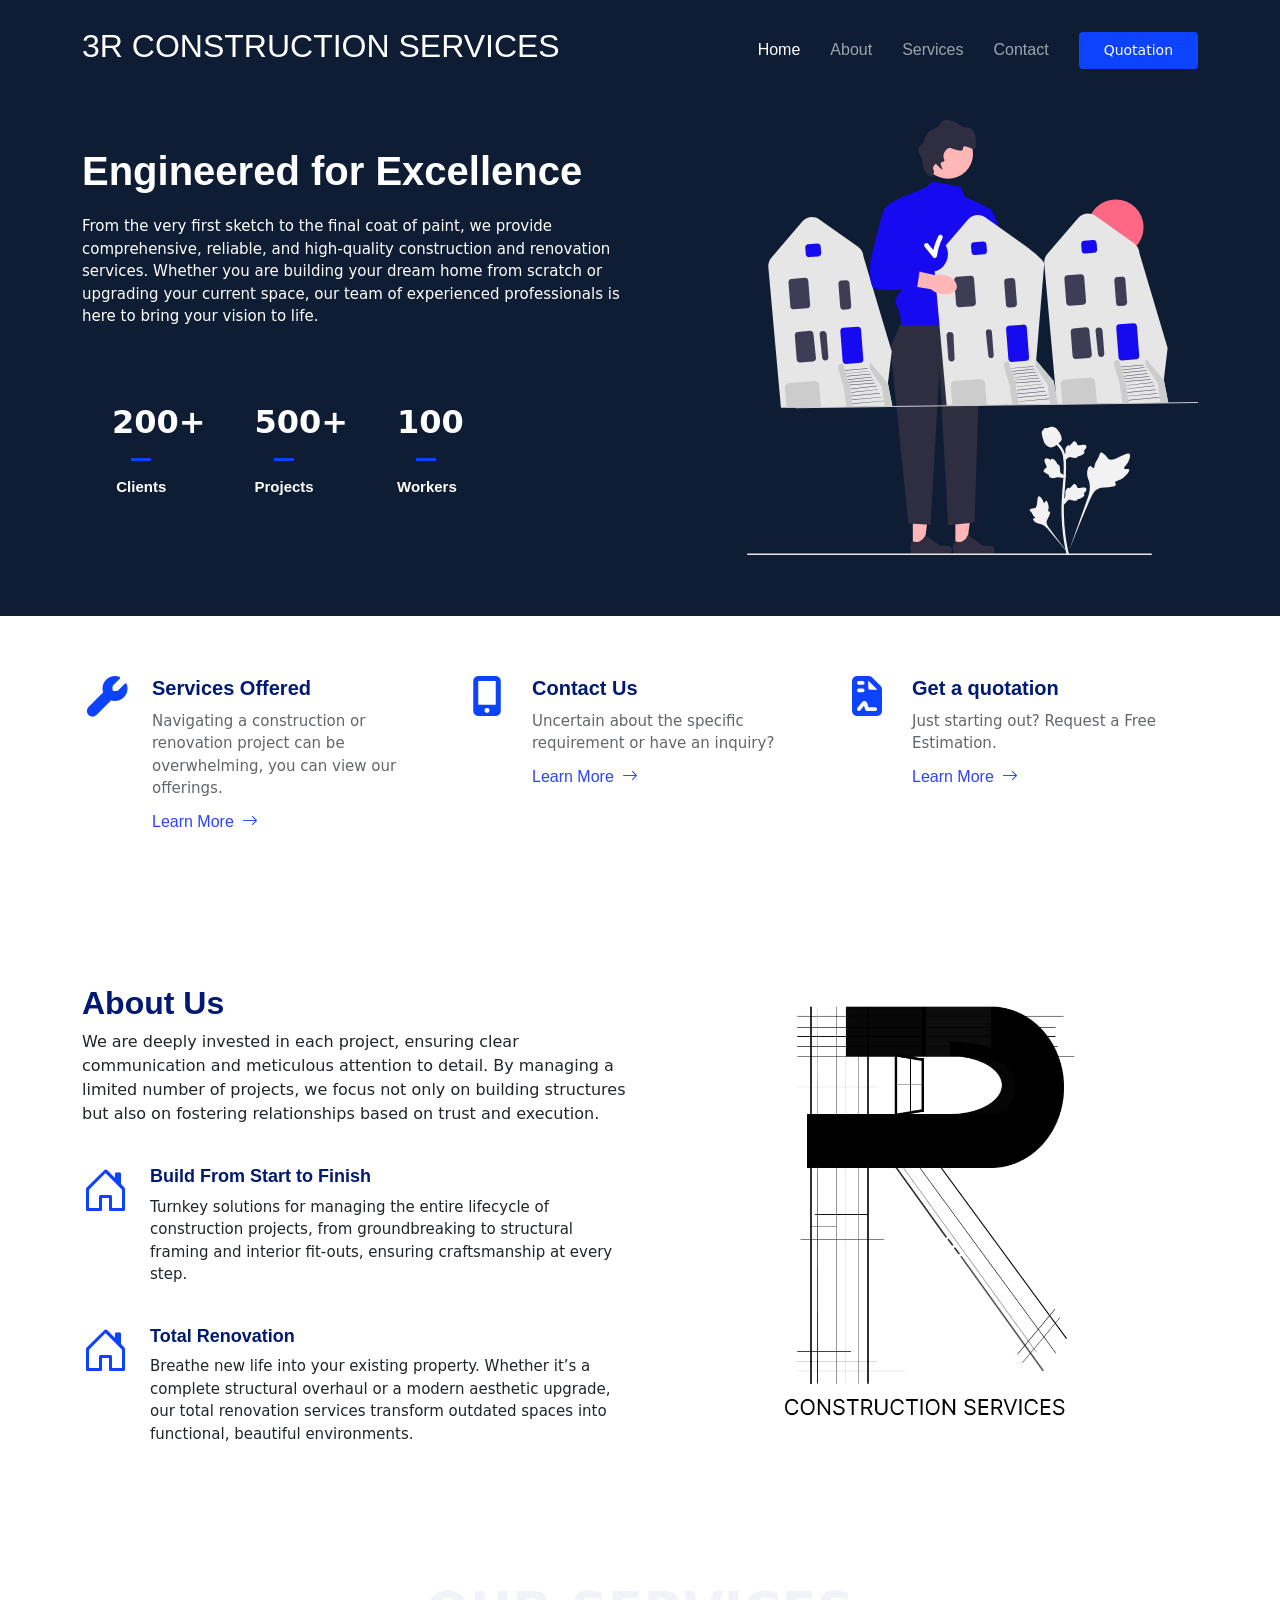
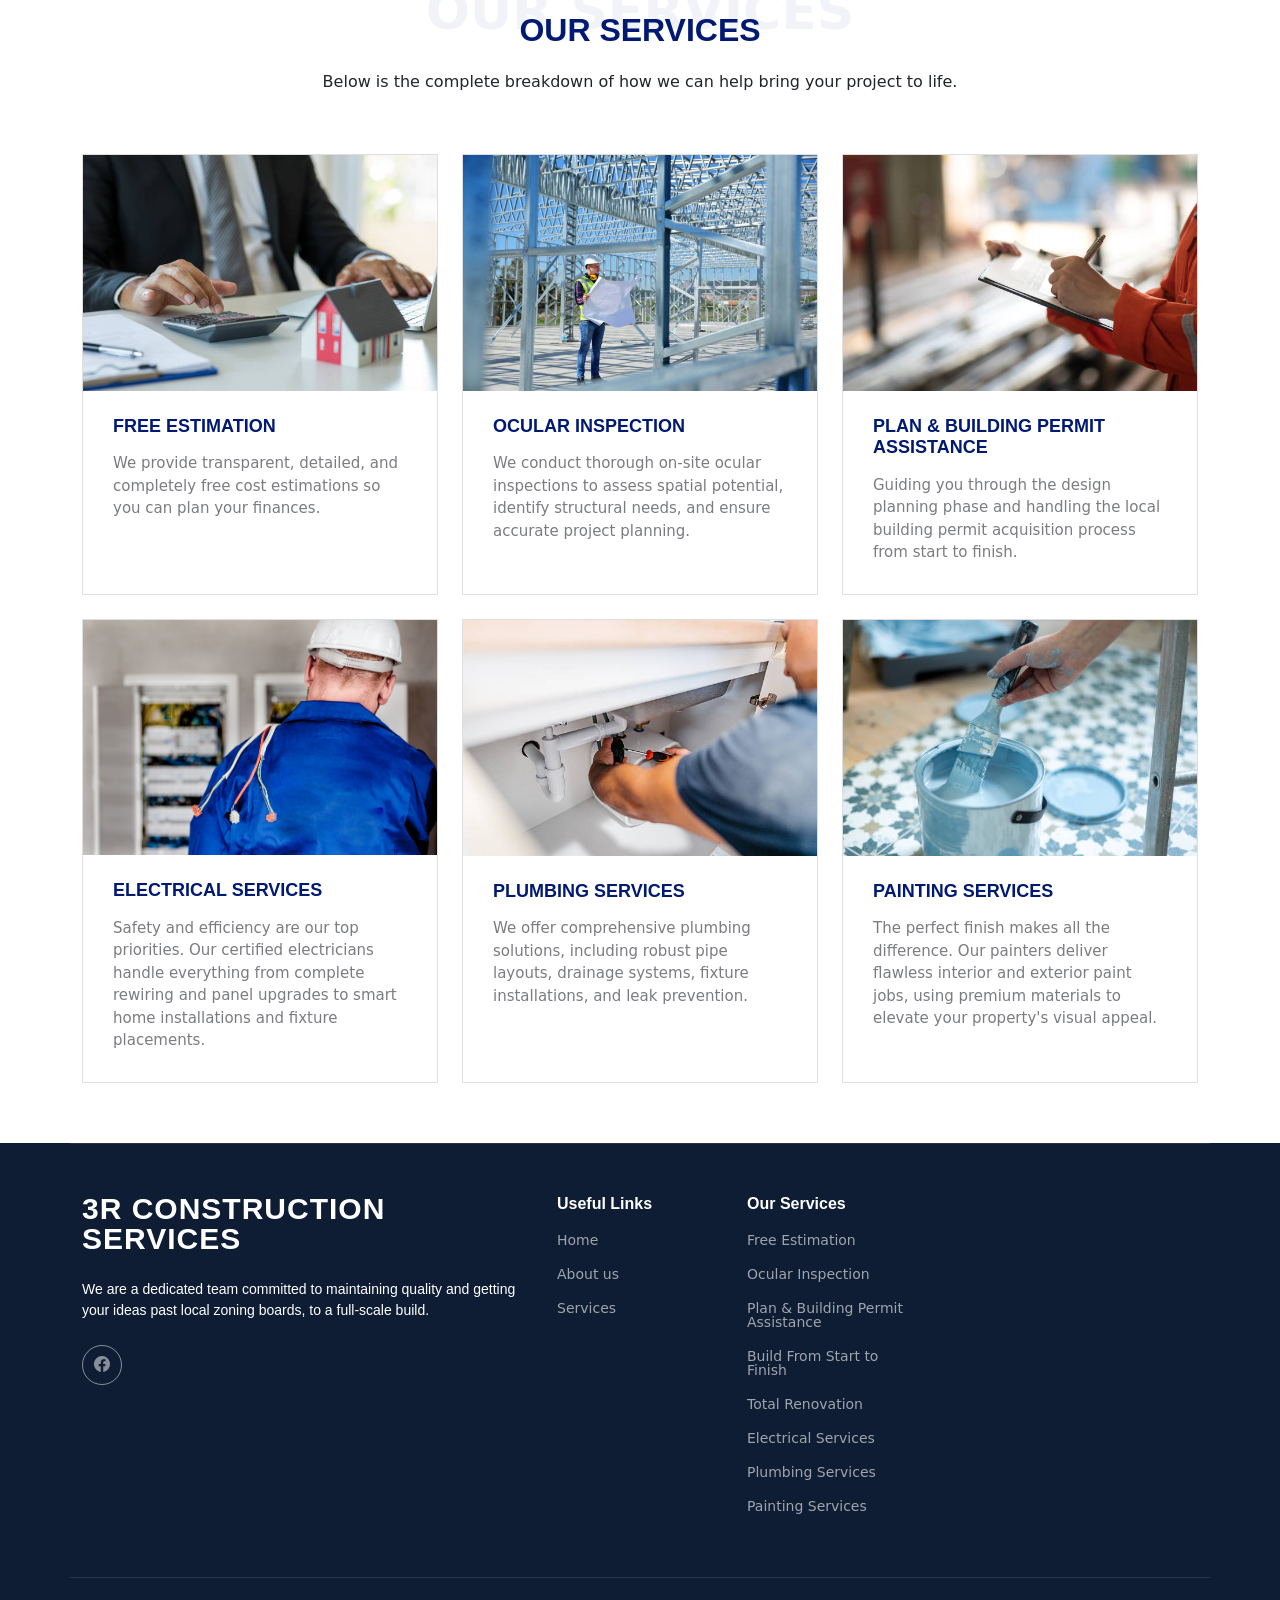
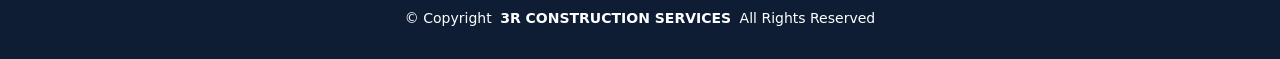
==== commit 1db76eeb: "Update index.html removed contact us" ====
--- a/index.html
+++ b/index.html
@@ -303,6 +303,7 @@
           </ul>
         </div>
 
+        <!--
         <div class="col-lg-3 col-md-12 footer-contact text-center text-md-start">
           <h4>Contact Us</h4>
           <p>Block 25 Lot 15 Eunice Street, Bay Garden Homes</p>
@@ -311,6 +312,7 @@
           <p class="mt-4"><strong>Phone:</strong> <span>09291663142 | 09993187031</span></p>
           <p><strong>Email:</strong> <span>revillozaromeo@gmail.com</span></p>
         </div>
+        -->
 
       </div>
     </div>
--- a/assets/css/main.css
+++ b/assets/css/main.css
@@ -57,6 +57,8 @@
   color: var(--default-color);
   background-color: var(--background-color);
   font-family: var(--default-font);
+  -webkit-text-size-adjust: 100%;
+  overflow-x: hidden;
 }
 
 a {
@@ -797,7 +799,7 @@
   background-color: var(--background-color);
   padding: 60px 0;
   scroll-margin-top: 100px;
-  overflow: clip;
+  overflow: hidden;
 }
 
 @media (max-width: 1199px) {
@@ -863,7 +865,7 @@
 --------------------------------------------------------------*/
 .hero {
   width: 100%;
-  min-height: 50vh;
+  min-height: auto;
   position: relative;
   padding: 120px 0 60px 0;
 }
@@ -888,6 +890,7 @@
   padding: 0;
   font-size: 40px;
   font-weight: 700;
+  min-height: auto;
 }
 
 @media (max-width: 575px) {
@@ -1729,115 +1732,6 @@
 }
 
 /*--------------------------------------------------------------
-# Alt Pricing Section
---------------------------------------------------------------*/
-.alt-pricing .pricing-item {
-  background-color: var(--surface-color);
-  box-shadow: 0 3px 20px -2px rgba(0, 0, 0, 0.1);
-  padding-bottom: 30px;
-  position: relative;
-}
-
-.alt-pricing .pricing-item h3 {
-  font-weight: 700;
-  margin-bottom: 0;
-  font-size: 24px;
-}
-
-.alt-pricing .pricing-item h4 {
-  font-size: 48px;
-  color: var(--accent-color);
-  font-weight: 400;
-  font-family: var(--heading-font);
-  margin-bottom: 25px;
-  text-align: center;
-}
-
-.alt-pricing .pricing-item h4 sup {
-  font-size: 28px;
-}
-
-.alt-pricing .pricing-item h4 span {
-  color: color-mix(in srgb, var(--default-color), transparent 60%);
-  font-size: 18px;
-}
-
-.alt-pricing .pricing-item ul {
-  padding: 20px 0;
-  list-style: none;
-  color: color-mix(in srgb, var(--default-color), transparent 40%);
-  text-align: left;
-  line-height: 20px;
-}
-
-.alt-pricing .pricing-item ul li {
-  padding-top: 15px;
-  display: flex;
-  align-items: center;
-}
-
-.alt-pricing .pricing-item ul i {
-  color: #059652;
-  font-size: 24px;
-  padding-right: 3px;
-}
-
-.alt-pricing .pricing-item ul .na {
-  color: color-mix(in srgb, var(--default-color), transparent 60%);
-}
-
-.alt-pricing .pricing-item ul .na i {
-  color: color-mix(in srgb, var(--default-color), transparent 60%);
-}
-
-.alt-pricing .pricing-item ul .na span {
-  text-decoration: line-through;
-}
-
-.alt-pricing .buy-btn {
-  color: var(--contrast-color);
-  background-color: var(--accent-color);
-  border: 2px solid var(--accent-color);
-  display: inline-block;
-  padding: 12px 40px;
-  border-radius: 4px;
-  transition: none;
-  font-size: 16px;
-  font-weight: 500;
-  transition: 0.3s;
-  font-family: var(--heading-font);
-}
-
-.alt-pricing .buy-btn:hover {
-  background: color-mix(in srgb, var(--accent-color), transparent 20%);
-}
-
-.alt-pricing .featured {
-  background: var(--accent-color);
-}
-
-.alt-pricing .featured h3,
-.alt-pricing .featured h4,
-.alt-pricing .featured h4 span,
-.alt-pricing .featured ul,
-.alt-pricing .featured ul .na,
-.alt-pricing .featured ul i,
-.alt-pricing .featured ul .na i {
-  color: var(--contrast-color);
-}
-
-.alt-pricing .featured .buy-btn {
-  background: var(--accent-color);
-  color: var(--contrast-color);
-  border-color: var(--contrast-color);
-}
-
-.alt-pricing .featured .buy-btn:hover {
-  background: color-mix(in srgb, var(--accent-color) 90%, black 15%);
-  color: var(--contrast-color);
-}
-
-/*--------------------------------------------------------------
 # Contact Section
 --------------------------------------------------------------*/
 .contact .info-item+.info-item {
@@ -1991,9 +1885,36 @@
   background: color-mix(in srgb, var(--accent-color), transparent 20%);
 }
 
-/*--------------------------------------------------------------
-# Starter Section Section
---------------------------------------------------------------*/
-.starter-section {
-  /* Add your styles here */
-}
+/* CSS Styling & Animation */
+.pulse-text {
+  font-family: 'Arial Black', sans-serif;
+  color: #2E43FF;
+  text-align: center;
+  display: inline-block; /* Required for transform scaling to work properly */
+  
+  /* Triggers the keyframe animation */
+  animation: advertPulse 1.5s ease-in-out infinite; 
+}
+
+.pulse-text i {
+  margin-left: 8px;
+}
+
+/* The Pulse Logic */
+@keyframes advertPulse {
+  0% {
+    transform: scale(1);
+  }
+  14% {
+    transform: scale(1.15); /* Quick pop up */
+  }
+  28% {
+    transform: scale(1); /* Return to base */
+  }
+  42% {
+    transform: scale(1.15); /* Quick secondary pop */
+  }
+  70% {
+    transform: scale(1); /* Rest phase to avoid visual fatigue */
+  }
+}
